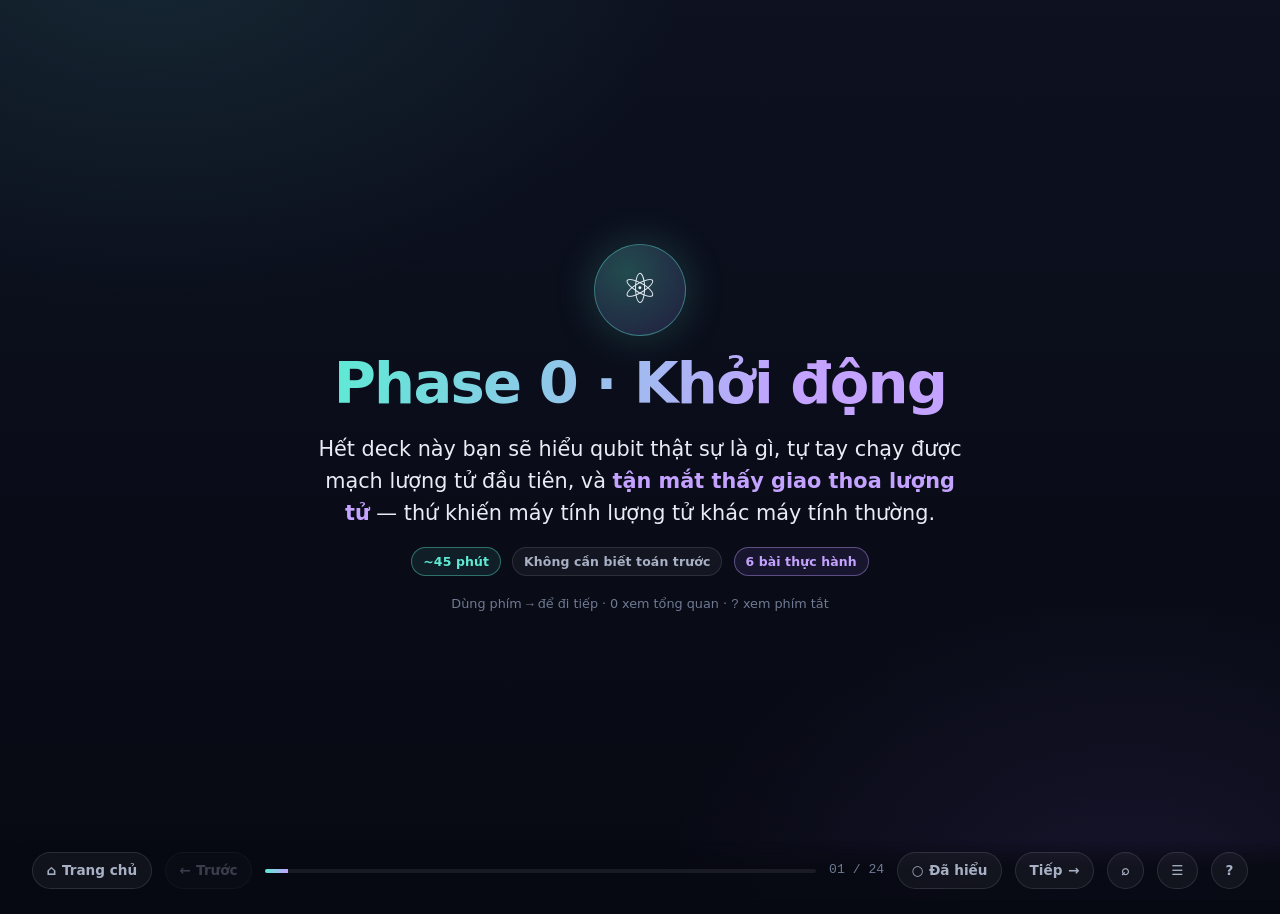
==== slides/phase0.html @ 7c74f822 "feat: initial commit - quantum computing zero to hero curriculum, katas and simulator" ====
<!DOCTYPE html>
<html lang="vi">
<head>
<meta charset="UTF-8">
<meta name="viewport" content="width=device-width, initial-scale=1.0">
<title>Phase 0 — Khởi động · Quantum Zero→Hero</title>
<link rel="stylesheet" href="assets/theme.css">
</head>
<body data-deck="phase0">
<div class="deck">

<!-- ══ 1 ══════════════════════════════════════════════════════════════════ -->
<div class="slide" data-part="Mở đầu" data-title="Phase 0 — Khởi động">
  <div class="wrap hero">
    <div class="orb">⚛</div>
    <h1>Phase 0 · Khởi động</h1>
    <p class="lead" style="max-width:660px">Hết deck này bạn sẽ hiểu qubit thật sự là gì, tự tay chạy được mạch lượng tử đầu tiên, và <em class="q">tận mắt thấy giao thoa lượng tử</em> — thứ khiến máy tính lượng tử khác máy tính thường.</p>
    <div class="row" style="justify-content:center">
      <span class="chip cyan">~45 phút</span>
      <span class="chip">Không cần biết toán trước</span>
      <span class="chip violet">6 bài thực hành</span>
    </div>
    <p class="kbd-hint">Dùng phím <kbd>→</kbd> để đi tiếp · <kbd>O</kbd> xem tổng quan · <kbd>?</kbd> xem phím tắt</p>
  </div>
</div>

<!-- ══ 2 ══════════════════════════════════════════════════════════════════ -->
<div class="slide" data-title="Bạn sẽ đi qua cái gì">
  <div class="wrap">
    <h2><span class="k">01</span> Bản đồ 45 phút tới</h2>
    <div class="grid-2">
      <div class="card">
        <h3>Phần 1 · Bỏ 3 hiểu lầm</h3>
        <p>Ba câu nói phổ biến về lượng tử mà nếu tin, bạn sẽ hiểu sai mọi thứ về sau.</p>
      </div>
      <div class="card">
        <h3>Phần 2 · Một qubit</h3>
        <p>Biên độ, xác suất, đo lường. Rồi thí nghiệm <b>H → H</b> chứng minh lượng tử ≠ ngẫu nhiên.</p>
      </div>
      <div class="card">
        <h3>Phần 3 · Hai qubit</h3>
        <p>CNOT, entanglement, trạng thái Bell — và vì sao nó <b>không</b> truyền tin nhanh hơn ánh sáng.</p>
      </div>
      <div class="card">
        <h3>Phần 4 · Vào việc</h3>
        <p>Tài khoản IBM Quantum, công cụ trực quan Quirk, và bật hệ thống 350 kata.</p>
      </div>
    </div>
    <div class="note"><b>Cách dùng deck này:</b> gặp khối <span class="chip cyan">Thực hành</span> thì dừng lại làm thật, đừng đọc lướt. Toàn bộ giá trị của deck nằm ở đó.</div>
  </div>
</div>

<!-- ══ 3 ══════════════════════════════════════════════════════════════════ -->
<div class="slide" data-part="Phần 1 · Dọn đường" data-title="3 hiểu lầm phải bỏ ngay">
  <div class="wrap">
    <h2><span class="k">02</span> Ba hiểu lầm phải bỏ trước khi bắt đầu</h2>
    <div class="grid-2">
      <div class="card bad frag">
        <h3>✗ "Qubit vừa là 0 vừa là 1"</h3>
        <p>Câu này nghe hay nhưng dẫn tới hiểu sai. Qubit ở <b>một trạng thái xác định</b> — trạng thái đó được mô tả bởi <b>hai số phức</b>. Chỉ khi <em class="q">đo</em>, bạn mới nhận được 0 hoặc 1.</p>
      </div>
      <div class="card bad frag">
        <h3>✗ "Máy lượng tử thử mọi khả năng cùng lúc"</h3>
        <p>Nếu đúng vậy thì nó giải được mọi bài NP — không phải thế. Một mạch <i>có</i> chạm tới 2<sup>n</sup> biên độ, nhưng khi đo bạn chỉ lấy ra <b>một</b> kết quả. Tốc độ đến từ <b>giao thoa</b>: triệt tiêu đáp án sai, khuếch đại đáp án đúng.</p>
      </div>
      <div class="card bad frag">
        <h3>✗ "Phải có bằng PhD Vật lý"</h3>
        <p>Lập trình lượng tử ở mức này là <b>đại số tuyến tính với số phức</b>, không phải vật lý. Nếu bạn nhân được ma trận 2×2, bạn đủ vốn để bắt đầu.</p>
      </div>
    </div>
    <div class="note">Giữ lại đúng một câu: <b>lượng tử mạnh là nhờ giao thoa, không phải nhờ song song.</b> Slide 09 sẽ cho bạn thấy tận mắt.</div>
  </div>
</div>

<!-- ══ 4 ══════════════════════════════════════════════════════════════════ -->
<div class="slide" data-title="Môi trường của bạn">
  <div class="wrap">
    <h2><span class="k">03</span> Môi trường đã sẵn sàng</h2>
    <p>Máy bạn đã có sẵn một virtualenv tên <code>quantum-env</code> với đầy đủ đồ nghề. Không cần cài lại gì.</p>
    <div class="grid-3">
      <div class="card"><h3>Python 3.11.8</h3><p class="tiny">Đủ cho cả PennyLane ở Phase 4 (yêu cầu ≥ 3.11)</p></div>
      <div class="card"><h3>Qiskit 2.5.1</h3><p class="tiny">Bản mới nhất, core đang được viết lại bằng Rust</p></div>
      <div class="card"><h3>Aer 0.17.2</h3><p class="tiny">Simulator chạy local, nhanh</p></div>
      <div class="card"><h3>NumPy 2.4.6</h3><p class="tiny">Qiskit 2.5 bắt buộc NumPy ≥ 2.0</p></div>
      <div class="card"><h3>JupyterLab 4.6</h3><p class="tiny">Khi cần notebook để thí nghiệm</p></div>
      <div class="card"><h3>matplotlib + pylatexenc</h3><p class="tiny">Để vẽ được mạch cho đẹp</p></div>
    </div>

    <div class="ex">
      <div class="ex-head"><span class="ex-tag">Thực hành 0.1</span><span class="ex-title">Kiểm tra môi trường</span><span class="chip">2 phút</span></div>
      <div class="ex-body">
        <p>Mở Terminal, chạy đúng hai dòng này. Nếu in ra số phiên bản là xong.</p>
        <div class="code-head"><div class="dots"><i></i><i></i><i></i></div><span>Terminal</span></div>
<pre class="code" data-lang="bash">source ~/quantum-env/bin/activate
python -c "import qiskit, qiskit_aer; print(qiskit.__version__, qiskit_aer.__version__)"</pre>
        <p class="tiny">Dấu hiệu đúng: dòng đầu prompt có <code>(quantum-env)</code>, và output là <code>2.5.1 0.17.2</code>.</p>
      </div>
      <details class="reveal"><summary>Nếu lệnh báo lỗi</summary>
        <div class="reveal-in">
          <p><code>no such file or directory</code> → env nằm chỗ khác, tìm bằng: <code>ls -d ~/*env*</code></p>
          <p><code>command not found: python</code> → bạn chưa activate. Chạy lại dòng <code>source</code>.</p>
          <p>Muốn khỏi gõ <code>source</code> mỗi lần: thêm alias vào <code>~/.zshrc</code> → <code>alias qenv="source ~/quantum-env/bin/activate"</code></p>
        </div>
      </details>
    </div>
  </div>
</div>

<!-- ══ 5 ══════════════════════════════════════════════════════════════════ -->
<div class="slide" data-part="Phần 2 · Một qubit" data-title="Bit vs Qubit">
  <div class="wrap">
    <h2><span class="k">04</span> Bit cổ điển và qubit khác nhau ở đâu</h2>
    <div class="grid-2">
      <div class="card">
        <h3>Bit cổ điển</h3>
        <p>Mô tả bằng <b>1 số</b>, và số đó chỉ có 2 giá trị: <code>0</code> hoặc <code>1</code>.</p>
        <p>Muốn biết nó là gì? Đọc. Đọc bao nhiêu lần cũng ra kết quả cũ, và đọc không làm nó đổi.</p>
      </div>
      <div class="card">
        <h3>Qubit</h3>
        <p>Mô tả bằng <b>2 số phức</b> gọi là <em class="q">biên độ</em>:</p>
        <p style="font-family:var(--mono);font-size:1.1rem;color:var(--cyan);text-align:center;padding:.5rem 0">|ψ⟩ = α|0⟩ + β|1⟩</p>
        <p>Đọc nó (=<b>đo</b>) chỉ trả về 0 hoặc 1 — và <b>phá huỷ</b> α, β vĩnh viễn.</p>
      </div>
    </div>

    <div class="card info">
      <h3>Quy tắc quan trọng nhất toàn bộ lượng tử — Born rule</h3>
      <p style="font-size:1.15rem;text-align:center;font-family:var(--mono);color:var(--text);line-height:1.9">P(đo ra 0) = |α|²<br>P(đo ra 1) = |β|²</p>
      <p>Vì tổng xác suất phải bằng 1, luôn có ràng buộc <code>|α|² + |β|² = 1</code>. Mọi trạng thái hợp lệ đều nằm trên ràng buộc này.</p>
    </div>

    <div class="note"><b>Chú ý chữ "phức":</b> α và β có thể âm, thậm chí có phần ảo. Đây <em class="q">không</em> phải chi tiết kỹ thuật vụn vặt — nó chính là chỗ sức mạnh lượng tử nằm. Slide 08 nói kỹ.</div>
  </div>
</div>

<!-- ══ NEW · bàn thí nghiệm 1 qubit ═══════════════════════════════════════ -->
<div class="slide" data-title="🔬 Bàn thí nghiệm · một qubit">
  <div class="wrap wide">
    <h2><span class="k">05</span> 🔬 Bàn thí nghiệm — nghịch ngay trong slide</h2>
    <p>Khối bên dưới là một <b>simulator state-vector thật</b>, chạy bằng JavaScript ngay trong trình duyệt này — không cần mạng, không cần Python. Bấm một cổng ở bảng dưới để thêm vào mạch; bấm vào cổng trong mạch để xoá nó.</p>

    <div class="qlab" data-n="1" data-gates="H0" data-shots="1024"
         data-title="Một qubit — mạch tuỳ bạn"
         data-goal="Thử: bấm H hai lần rồi nhìn cột xác suất. Bấm X. Bấm Z (xem cái gì đổi, cái gì không). Rồi bấm ▶ đo 1024 lần."></div>

    <div class="grid-3">
      <div class="card frag">
        <h3>Cột "biên độ"</h3>
        <p class="tiny">Chính là α và β. Đây là thứ <b>thật sự</b> mô tả qubit. Máy thật không cho bạn xem cột này — chỉ simulator mới cho.</p>
      </div>
      <div class="card frag">
        <h3>Cột "pha" — cái đĩa nhỏ</h3>
        <p class="tiny">Kim chỉ hướng của số phức. Kim sang phải = dấu dương, sang trái = dấu âm. <b>Xác suất không đổi khi kim quay</b> — nhưng giao thoa thì đổi.</p>
      </div>
      <div class="card frag">
        <h3>Quả cầu Bloch</h3>
        <p class="tiny">Mọi trạng thái 1 qubit là một điểm trên mặt cầu này. Đỉnh = <span class="ket">|0⟩</span>, đáy = <span class="ket">|1⟩</span>, xích đạo = các chồng chập 50/50.</p>
      </div>
    </div>

    <div class="note frag"><b>Ba việc nên làm trước khi sang slide sau:</b> (1) bấm <code>H</code> rồi <code>H</code> — xác suất về đâu? (2) bấm <code>H</code> rồi <code>Z</code> — cột xác suất có đổi không, cột pha có đổi không? (3) bấm <code>Rx</code> với các góc khác nhau và nhìn mũi tên Bloch nghiêng dần.</div>

    <div class="notes">Slide này thay cho việc "tin lời giảng viên". Người học tự bấm ra kết quả thì nhớ lâu hơn nhiều. Nếu đang dạy nhóm, cho 3 phút nghịch tự do trước khi đi tiếp.</div>
  </div>
</div>

<!-- ══ 6 ══════════════════════════════════════════════════════════════════ -->
<div class="slide" data-title="Quiz · biên độ">
  <div class="wrap">
    <h2><span class="k">06</span> Kiểm tra nhanh</h2>
    <div class="quiz">
      <span class="q-tag">Quiz 1</span>
      <p class="q-text">Một qubit có α = 0.6 và β = 0.8. Đo 1000 lần thì kỳ vọng ra bao nhiêu lần kết quả <span class="ket">|1⟩</span>?</p>
      <div class="opts">
        <button class="opt">800 lần — vì β = 0.8</button>
        <button class="opt" data-ok="1">640 lần — vì |β|² = 0.64</button>
        <button class="opt">500 lần — đo lúc nào cũng 50/50</button>
        <button class="opt">Không đoán được, hoàn toàn ngẫu nhiên</button>
      </div>
      <div class="why"><b>|β|² = 0.8² = 0.64</b> → khoảng 640 lần. Biên độ <em class="q">không</em> phải xác suất; bình phương độ lớn của nó mới là xác suất. Kiểm tra: 0.6² + 0.8² = 0.36 + 0.64 = 1 ✓</div>
    </div>

    <div class="quiz">
      <span class="q-tag">Quiz 2</span>
      <p class="q-text">Trạng thái nào <b>không</b> hợp lệ?</p>
      <div class="opts">
        <button class="opt">α = <span class="frac"><span class="num">1</span><span class="den">√2</span></span>, β = −<span class="frac"><span class="num">1</span><span class="den">√2</span></span></button>
        <button class="opt">α = 0, β = 1</button>
        <button class="opt" data-ok="1">α = 0.5, β = 0.5</button>
        <button class="opt">α = <span class="frac"><span class="num">1</span><span class="den">√2</span></span>, β = <span class="frac"><span class="num">i</span><span class="den">√2</span></span></button>
      </div>
      <div class="why">0.5² + 0.5² = 0.5 ≠ 1 → chưa chuẩn hoá, không hợp lệ. Ba đáp án kia đều thoả |α|² + |β|² = 1 (lưu ý |<span class="frac"><span class="num">i</span><span class="den">√2</span></span>|² = <span class="frac"><span class="num">1</span><span class="den">2</span></span>, phần ảo vẫn tính bình thường).</div>
    </div>
  </div>
</div>

<!-- ══ 7 ══════════════════════════════════════════════════════════════════ -->
<div class="slide" data-title="Cổng lượng tử = phép quay">
  <div class="wrap">
    <h2><span class="k">07</span> Cổng lượng tử là phép quay, không phải if/else</h2>
    <p>Trong lập trình thường, bạn <b>gán</b> giá trị. Trong lượng tử, bạn chỉ được <b>xoay</b> vector trạng thái — mọi cổng đều là ma trận unitary, nghĩa là <em class="q">luôn đảo ngược được</em>.</p>

    <div class="grid-3">
      <div class="card">
        <h3>X — lật bit</h3>
        <p class="tiny">Đổi chỗ α và β. Chính là cổng NOT.</p>
        <p class="ket">|0⟩ → |1⟩</p>
      </div>
      <div class="card">
        <h3>Z — lật dấu</h3>
        <p class="tiny">Giữ nguyên α, đổi dấu β. Xác suất <b>không đổi</b> chút nào.</p>
        <p class="ket">|1⟩ → −|1⟩</p>
      </div>
      <div class="card">
        <h3>H — Hadamard</h3>
        <p class="tiny">Máy tạo chồng chập. Cổng bạn sẽ dùng nhiều nhất.</p>
        <p class="ket">|0⟩ → <span class="frac"><span class="num">|0⟩ + |1⟩</span><span class="den">√2</span></span></p>
      </div>
    </div>

    <div class="card warn">
      <h3>Cổng Z gây khó chịu — và đó là điểm mấu chốt</h3>
      <p>Z biến <span class="ket">|1⟩</span> thành <span class="ket">−|1⟩</span>. Xác suất đo hoàn toàn không đổi (|−β|² = |β|²). Vậy nó có tác dụng gì?</p>
      <p><b>Không tác dụng gì — cho tới khi bạn cho nó giao thoa với một nhánh khác.</b> Đây chính là cách mọi thuật toán lượng tử hoạt động: dùng pha để đánh dấu, rồi dùng giao thoa để biến dấu thành xác suất.</p>
    </div>
  </div>
</div>

<!-- ══ 8 ══════════════════════════════════════════════════════════════════ -->
<div class="slide" data-title="Thực hành · cổng H">
  <div class="wrap">
    <h2><span class="k">08</span> Mạch đầu tiên của bạn</h2>
    <div class="circ">
      <div class="wire"><span class="lbl">q₀</span><span class="ln"></span><span class="g">H</span><span class="ln"></span><span class="m">📊</span><span class="ln"></span></div>
    </div>
    <p>Đọc mạch từ <b>trái sang phải</b> như dòng thời gian: qubit bắt đầu ở <span class="ket">|0⟩</span>, đi qua cổng H, rồi bị đo.</p>

    <div class="ex">
      <div class="ex-head"><span class="ex-tag">Thực hành 0.2</span><span class="ex-title">Chạy cổng H và đếm kết quả</span><span class="chip">5 phút</span></div>
      <div class="ex-body">
        <p>Tạo file <code>h_test.py</code> rồi chạy <code>python h_test.py</code>:</p>
        <div class="code-head"><div class="dots"><i></i><i></i><i></i></div><span>h_test.py</span></div>
<pre class="code" data-lang="python">from qiskit import QuantumCircuit
from qiskit_aer.primitives import SamplerV2

qc = QuantumCircuit(1)
qc.h(0)              # đưa qubit vào chồng chập
qc.measure_all()

sampler = SamplerV2()
result = sampler.run([qc], shots=4096).result()
print(result[0].data.meas.get_counts())
print(qc.draw("text"))</pre>
        <p><b>Câu hỏi trước khi chạy:</b> bạn đoán ra gì? Ghi con số ra giấy rồi mới chạy.</p>
      </div>
      <details class="reveal"><summary>Kết quả thật (mình đã chạy sẵn)</summary>
        <div class="reveal-in">
          <div class="bars">
            <div class="b"><span class="k">|0⟩</span><span class="track"><span class="fill" data-w="51"></span></span><span class="v">2086</span></div>
            <div class="b"><span class="k">|1⟩</span><span class="track"><span class="fill" data-w="49"></span></span><span class="v">2010</span></div>
          </div>
          <p class="tiny">Số của bạn sẽ lệch vài chục — đó là dao động thống kê bình thường, không phải bug.</p>
        </div>
      </details>
    </div>

    <div class="note">Tới đây một cổng H trông y hệt <code>random.randint(0,1)</code>. Slide sau phá vỡ ấn tượng đó.</div>
  </div>
</div>

<!-- ══ 9 ══════════════════════════════════════════════════════════════════ -->
<div class="slide" data-title="⭐ Thí nghiệm quan trọng nhất deck">
  <div class="wrap wide">
    <h2><span class="k">09</span> ⭐ Thí nghiệm chứng minh lượng tử ≠ ngẫu nhiên</h2>
    <p class="lead">Nếu H chỉ là "tung đồng xu", thì tung hai lần vẫn phải ra 50/50. Hãy thử.</p>

    <div class="grid-3">
      <div class="card frag">
        <div class="circ sm"><div class="wire"><span class="lbl">q₀</span><span class="ln"></span><span class="g">H</span><span class="ln"></span><span class="m">📊</span></div></div>
        <h3>A · Một cổng H</h3>
        <div class="bars">
          <div class="b"><span class="k">0</span><span class="track"><span class="fill" data-w="51"></span></span><span class="v">51%</span></div>
          <div class="b"><span class="k">1</span><span class="track"><span class="fill" data-w="49"></span></span><span class="v">49%</span></div>
        </div>
        <p class="tiny">Ngẫu nhiên như mong đợi.</p>
      </div>

      <div class="card good frag">
        <div class="circ sm"><div class="wire"><span class="lbl">q₀</span><span class="ln"></span><span class="g">H</span><span class="ln"></span><span class="g">H</span><span class="ln"></span><span class="m">📊</span></div></div>
        <h3>B · Hai cổng H liên tiếp</h3>
        <div class="bars">
          <div class="b"><span class="k">0</span><span class="track"><span class="fill" data-w="100"></span></span><span class="v">100%</span></div>
          <div class="b mute"><span class="k">1</span><span class="track"><span class="fill" data-w="0"></span></span><span class="v">0</span></div>
        </div>
        <p class="tiny"><b>4096/4096 lần ra 0.</b> Không một lần nào ra 1.</p>
      </div>

      <div class="card bad frag">
        <div class="circ sm"><div class="wire"><span class="lbl">q₀</span><span class="ln"></span><span class="g">H</span><span class="ln"></span><span class="m">📊</span><span class="ln"></span><span class="g">H</span><span class="ln"></span><span class="m">📊</span></div></div>
        <h3>C · H, <b>đo</b>, rồi H</h3>
        <div class="bars">
          <div class="b"><span class="k">0</span><span class="track"><span class="fill" data-w="50"></span></span><span class="v">50%</span></div>
          <div class="b"><span class="k">1</span><span class="track"><span class="fill" data-w="50"></span></span><span class="v">50%</span></div>
        </div>
        <p class="tiny">Chỉ thêm một phép đo ở giữa — phép màu biến mất.</p>
      </div>
    </div>

    <div class="card info frag">
      <h3>Đọc kết quả này thế nào</h3>
      <p><b>B chứng minh H không phải bộ tạo số ngẫu nhiên.</b> Sau H đầu tiên, qubit ở trạng thái <span class="ket"><span class="frac"><span class="num">|0⟩ + |1⟩</span><span class="den">√2</span></span></span> — một trạng thái <em class="q">xác định</em>, không phải "đã ngẫu nhiên rồi". H thứ hai làm hai nhánh giao thoa: nhánh dẫn tới <span class="ket">|1⟩</span> bị <b>triệt tiêu</b> (+<span class="frac"><span class="num">1</span><span class="den">2</span></span> và −<span class="frac"><span class="num">1</span><span class="den">2</span></span> cộng lại bằng 0), nhánh dẫn tới <span class="ket">|0⟩</span> được <b>khuếch đại</b>.</p>
      <p><b>C chứng minh đo là thao tác phá huỷ.</b> Phép đo ở giữa ép qubit về 0 hoặc 1 thật sự, xoá mất thông tin pha — nên H thứ hai không còn gì để giao thoa nữa.</p>
      <p style="color:var(--text)"><b>Đây chính là toàn bộ trò chơi:</b> mọi thuật toán lượng tử đều là sắp xếp cho các nhánh sai triệt tiêu nhau và nhánh đúng cộng dồn.</p>
    </div>
  </div>
</div>

<!-- ══ NEW · giao thoa từng bước ═════════════════════════════════════════ -->
<div class="slide" data-title="🔬 Giao thoa xảy ra ở bước nào">
  <div class="wrap wide">
    <h2><span class="k">10</span> 🔬 Bấm từng bước để xem dấu trừ triệt tiêu nhau</h2>
    <p>Mạch dưới đây đã nạp sẵn <code>H</code> rồi <code>H</code>. Dùng hàng nút <b>"xem trạng thái sau bước"</b> để tua: <b>đầu → 1 → 2</b>. Nhìn cột <b>biên độ</b>, đừng chỉ nhìn cột xác suất.</p>

    <div class="qlab" data-n="1" data-gates="H0,H0" data-hide="hist" data-shots="1024"
         data-title="H rồi H — tua từng bước"
         data-goal="Ở bước 1, biên độ của |1⟩ là +0.707. Ở bước 2 nó thành 0. Con số 0 đó không phải 'ít khả năng' — nó là triệt tiêu hoàn toàn."></div>

    <div class="grid-3">
      <div class="card frag">
        <h3>Bước 0 · <span class="ket">|0⟩</span></h3>
        <p class="tiny">Biên độ: <code>[1, 0]</code>. Đo là chắc chắn ra 0.</p>
      </div>
      <div class="card frag">
        <h3>Bước 1 · sau H</h3>
        <p class="tiny">Biên độ: <code>[0.707, 0.707]</code>. Hai nhánh <b>cùng dấu</b>, cùng độ lớn.</p>
      </div>
      <div class="card frag">
        <h3>Bước 2 · sau H thứ hai</h3>
        <p class="tiny">Biên độ: <code>[1, 0]</code>. Nhánh <span class="ket">|1⟩</span> nhận được +0.5 từ đường này và −0.5 từ đường kia → <b>cộng lại đúng bằng 0</b>.</p>
      </div>
    </div>

    <div class="card info frag">
      <h3>Vì sao là −0.5 chứ không phải +0.5?</h3>
      <p>Ma trận H là <code>[[1,1],[1,−1]]/√2</code>. Cái dấu trừ ở ô cuối chính là toàn bộ câu chuyện: khi nhánh <span class="ket">|1⟩</span> đi qua H lần hai, nó bị nhân với −1/√2. Nhánh <span class="ket">|0⟩</span> thì nhân với +1/√2. Hai nhánh gặp nhau tại <span class="ket">|1⟩</span> và giết nhau.</p>
      <p><b>Cộng xác suất thì không bao giờ ra 0.</b> 0.5 + 0.5 = 1, không thể triệt tiêu. Chỉ vì ta cộng <em class="q">biên độ</em> (có dấu) trước rồi mới bình phương, mới có chuyện triệt tiêu. Đây là khác biệt duy nhất giữa lượng tử và xác suất cổ điển.</p>
    </div>

    <div class="quiz frag">
      <span class="q-tag">Quiz</span>
      <p class="q-text">Trong widget trên, thêm cổng <code>Z</code> vào <b>giữa</b> hai cổng H (mạch thành H · Z · H). Đo ra gì?</p>
      <div class="opts">
        <button class="opt" data-why="Z không đổi xác suất khi đứng một mình, nhưng ở đây nó đứng giữa hai cổng H — nó đổi cái sẽ giao thoa ở bước sau.">Vẫn 100% ra 0, vì Z không đổi xác suất</button>
        <button class="opt" data-ok="1" data-why="Z lật dấu nhánh |1⟩, nên ở H thứ hai hai nhánh đổi vai: nhánh |0⟩ triệt tiêu, nhánh |1⟩ cộng dồn. H·Z·H = X, đúng bằng cổng NOT.">100% ra 1 — vì H·Z·H chính là cổng X</button>
        <button class="opt" data-why="50/50 là kết quả khi pha bị phá huỷ (ví dụ có phép đo chen giữa). Ở đây không có phép đo nào.">50/50, vì thêm cổng thì thêm ngẫu nhiên</button>
      </div>
      <div class="why">Tự kiểm chứng luôn: bấm <code>H</code>, <code>Z</code>, <code>H</code> ở widget phía trên. Đây là ví dụ nhỏ nhất của <b>toàn bộ nghề lập trình lượng tử</b> — dùng pha để đánh dấu, dùng H để biến dấu thành kết quả đo được.</div>
    </div>

    <div class="notes">Nếu chỉ giữ lại một slide trong cả deck này thì giữ slide này. Ai hiểu được "cộng biên độ có dấu rồi mới bình phương" là đã qua được rào cản khái niệm lớn nhất.</div>
  </div>
</div>

<!-- ══ 10 ═════════════════════════════════════════════════════════════════ -->
<div class="slide" data-title="Thực hành · tự chạy giao thoa">
  <div class="wrap">
    <h2><span class="k">11</span> Tự tay dựng lại thí nghiệm đó</h2>
    <div class="ex">
      <div class="ex-head"><span class="ex-tag">Thực hành 0.3</span><span class="ex-title">Ba mạch, ba kết quả</span><span class="chip">10 phút</span></div>
      <div class="ex-body">
        <p>Chạy file này. <b>Đừng đọc kết quả trước</b> — hãy đoán từng dòng rồi so.</p>
        <div class="code-head"><div class="dots"><i></i><i></i><i></i></div><span>giao_thoa.py</span></div>
<pre class="code" data-lang="python">from qiskit import QuantumCircuit, QuantumRegister, ClassicalRegister
from qiskit_aer.primitives import SamplerV2

sampler = SamplerV2()

def dem(qc, shots=4096):
    return sampler.run([qc], shots=shots).result()[0].data

# A — một cổng H
a = QuantumCircuit(1); a.h(0); a.measure_all()
print("A  H      ->", dem(a).meas.get_counts())

# B — hai cổng H liên tiếp
b = QuantumCircuit(1); b.h(0); b.h(0); b.measure_all()
print("B  H,H    ->", dem(b).meas.get_counts())

# C — H, đo giữa chừng, rồi H
q    = QuantumRegister(1, "q")
giua = ClassicalRegister(1, "giua")
cuoi = ClassicalRegister(1, "cuoi")
c = QuantumCircuit(q, giua, cuoi)
c.h(0); c.measure(0, giua[0]); c.h(0); c.measure(0, cuoi[0])
print("C  H,đo,H ->", dict(dem(c).cuoi.get_counts()))</pre>
      </div>
      <details class="reveal"><summary>Kết quả đúng để đối chiếu</summary>
        <div class="reveal-in">
<pre class="code" data-lang="text">A  H      -> {'0': 2086, '1': 2010}
B  H,H    -> {'0': 4096}
C  H,đo,H -> {'1': 2042, '0': 2054}</pre>
          <p class="tiny">B phải ra <b>đúng</b> 4096 cho '0' và không có key '1'. Nếu bạn thấy vài shot ra '1' thì bạn đang chạy trên phần cứng thật chứ không phải simulator.</p>
        </div>
      </details>
      <details class="reveal"><summary>Thử thêm: nghịch cho hiểu sâu</summary>
        <div class="reveal-in">
          <ul>
            <li>Thêm <code>z</code> vào giữa hai cổng H: <code>qc.h(0); qc.z(0); qc.h(0)</code> → đoán xem ra gì? (gợi ý: H·Z·H = X)</li>
            <li>Thay Z bằng <code>s</code> rồi <code>t</code> — quan sát tỉ lệ đổi dần thế nào.</li>
            <li>Ba cổng H liên tiếp thì sao?</li>
          </ul>
        </div>
      </details>
    </div>
  </div>
</div>

<!-- ══ 11 ═════════════════════════════════════════════════════════════════ -->
<div class="slide" data-title="Pha: |+⟩ và |−⟩">
  <div class="wrap">
    <h2><span class="k">12</span> Hai trạng thái trông giống hệt nhau khi đo</h2>
    <div class="grid-2">
      <div class="card">
        <h3><span class="ket">|+⟩</span> = H|0⟩</h3>
<pre class="code" data-lang="text">[0.707+0j,  0.707+0j]</pre>
        <p>Đo → 50% ra 0, 50% ra 1</p>
      </div>
      <div class="card">
        <h3><span class="ket">|−⟩</span> = H|1⟩ = H·X|0⟩</h3>
<pre class="code" data-lang="text">[0.707+0j, -0.707+0j]</pre>
        <p>Đo → 50% ra 0, 50% ra 1</p>
      </div>
    </div>

    <div class="card warn">
      <h3>Đo thì không phân biệt được — nhưng chúng là hai trạng thái khác nhau</h3>
      <p>Chỉ khác nhau <b>một dấu trừ</b>. Bằng phép đo tiêu chuẩn, không cách nào phân biệt. Nhưng cho cả hai đi qua thêm một cổng H:</p>
      <div class="row" style="margin-top:.3rem">
        <span class="chip green">H|+⟩ = |0⟩ (100%)</span>
        <span class="chip rose">H|−⟩ = |1⟩ (100%)</span>
      </div>
      <p style="margin-top:.4rem">Giao thoa đã <b>biến pha ẩn thành kết quả đo được</b>. Đây là mẫu hình lặp lại trong mọi thuật toán bạn sắp học: <em class="q">giấu đáp án vào pha → dùng H để lộ nó ra</em>.</p>
    </div>

    <div class="quiz">
      <span class="q-tag">Quiz 3</span>
      <p class="q-text">Bạn nhận được một qubit, được cho biết nó là <span class="ket">|+⟩</span> hoặc <span class="ket">|−⟩</span>. Làm sao biết chắc nó là cái nào?</p>
      <div class="opts">
        <button class="opt">Đo nó nhiều lần rồi xem tỉ lệ</button>
        <button class="opt" data-ok="1">Cho qua cổng H rồi mới đo — ra 0 là |+⟩, ra 1 là |−⟩</button>
        <button class="opt">Không thể, hai trạng thái đó giống hệt nhau</button>
        <button class="opt">Đo phần ảo của biên độ</button>
      </div>
      <div class="why">Đo trực tiếp luôn ra 50/50 với cả hai nên vô ích — và bạn chỉ có <b>một</b> qubit, đo một lần là mất. Cách đúng là đổi hệ quy chiếu đo bằng H trước, khi đó kết quả trở nên xác định 100%.</div>
    </div>
  </div>
</div>

<!-- ══ NEW · Bloch sphere ════════════════════════════════════════════════ -->
<div class="slide" data-title="Quả cầu Bloch — bản đồ 1 qubit">
  <div class="wrap wide">
    <h2><span class="k">13</span> Quả cầu Bloch — cái bản đồ để khỏi lạc</h2>
    <p>Một qubit có 2 số phức = 4 số thực. Trừ đi ràng buộc chuẩn hoá và pha toàn cục vô nghĩa, còn lại đúng <b>2 bậc tự do</b> — vừa đủ để vẽ thành một điểm trên mặt cầu.</p>

    <div class="grid-2">
      <div class="card">
        <h3>Đọc quả cầu thế nào</h3>
        <ul>
          <li><b>Đỉnh (z = +1)</b> = <span class="ket">|0⟩</span>, <b>đáy (z = −1)</b> = <span class="ket">|1⟩</span></li>
          <li><b>Xích đạo</b> = mọi trạng thái đo ra 50/50. <span class="ket">|+⟩</span> ở phía +x, <span class="ket">|−⟩</span> ở phía −x</li>
          <li><b>Mọi cổng 1 qubit đều là một phép quay</b> quanh một trục nào đó. X quay 180° quanh trục x, Z quay 180° quanh z, H quay 180° quanh trục chéo x+z</li>
          <li>Cổng <code>Rx(θ)</code>, <code>Ry(θ)</code>, <code>Rz(θ)</code> là "quay θ độ quanh trục đó" — đúng nghĩa đen</li>
        </ul>
      </div>
      <div class="card warn">
        <h3>Chỗ quả cầu Bloch đánh lừa bạn</h3>
        <p><span class="ket">|0⟩</span> và <span class="ket">|1⟩</span> vuông góc với nhau <em class="q">về mặt toán</em>, nhưng trên quả cầu chúng ở hai cực đối nhau (180°). Góc trên quả cầu = <b>gấp đôi</b> góc thật trong không gian trạng thái.</p>
        <p class="tiny">Và quan trọng: quả cầu Bloch <b>chỉ vẽ được cho 1 qubit</b>. Từ 2 qubit trở lên, nếu có vướng víu thì mỗi qubit riêng lẻ không còn là điểm trên mặt cầu nữa — nó nằm <em class="q">bên trong</em> quả cầu. Đó chính là dấu hiệu của vướng víu.</p>
      </div>
    </div>

    <div class="qlab" data-n="1" data-gates="" data-hide="hist" data-shots="1024"
         data-title="Quay thử — nhìn mũi tên di chuyển"
         data-goal="Kéo thanh góc về π/4 rồi bấm Ry nhiều lần: mũi tên bò dần từ cực bắc xuống xích đạo, xác suất trượt dần từ 100/0 sang 50/50. Đây là toàn bộ ý nghĩa của 'quay'."></div>

    <div class="note frag">Bạn sẽ gặp lại quả cầu này ở Quirk và ở hàm <code>plot_bloch_multivector()</code> của Qiskit. Ở Phase 1 bạn sẽ tự tính ra 3 toạ độ x, y, z này từ α và β.</div>
  </div>
</div>

<!-- ══ 12 ═════════════════════════════════════════════════════════════════ -->
<div class="slide" data-part="Phần 3 · Nhiều qubit" data-title="Nhiều qubit">
  <div class="wrap">
    <h2><span class="k">14</span> Thêm qubit thì trạng thái phình theo hàm mũ</h2>
    <div class="table-scroll">
      <table class="t">
        <tr><th>Số qubit</th><th>Số biên độ cần lưu</th><th>Bộ nhớ (complex128)</th><th>Ghi chú</th></tr>
        <tr><td>1</td><td>2</td><td>32 B</td><td>α, β</td></tr>
        <tr><td>10</td><td>1 024</td><td>16 KB</td><td>chạy trên đồng hồ thông minh cũng được</td></tr>
        <tr><td>20</td><td>1 048 576</td><td>16 MB</td><td>thoải mái trên laptop</td></tr>
        <tr><td>30</td><td>~10⁹</td><td>16 GB</td><td>bắt đầu chạm trần RAM máy bạn</td></tr>
        <tr><td>50</td><td>~10¹⁵</td><td>16 PB</td><td>không siêu máy tính nào chứa nổi</td></tr>
        <tr><td>300</td><td>2³⁰⁰</td><td>—</td><td>nhiều hơn số nguyên tử trong vũ trụ quan sát được</td></tr>
      </table>
    </div>
    <div class="note"><b>Đây là lý do người ta muốn máy tính lượng tử.</b> Mô phỏng n qubit bằng máy thường tốn 2ⁿ bộ nhớ; còn một máy lượng tử n qubit chỉ cần… n qubit. Cũng chính là lý do simulator bạn viết ở Phase 1 sẽ dừng ở khoảng 25–28 qubit.</div>

    <div class="card">
      <h3>Ký hiệu 2 qubit</h3>
      <p>Với 2 qubit có 4 biên độ, ứng với 4 khả năng khi đo:</p>
      <p style="font-family:var(--mono);color:var(--cyan);text-align:center;font-size:1.05rem">|ψ⟩ = α₀₀|00⟩ + α₀₁|01⟩ + α₁₀|10⟩ + α₁₁|11⟩</p>
      <p class="tiny">Trong Qiskit, chuỗi <code>"01"</code> nghĩa là <b>q₁=0, q₀=1</b> — bit phải nhất là qubit 0. Quy ước little-endian này gây nhầm lẫn nhiều nhất khi mới học; Phase 1 sẽ nói kỹ.</p>
    </div>
  </div>
</div>

<!-- ══ 13 ═════════════════════════════════════════════════════════════════ -->
<div class="slide" data-title="CNOT & Bell state">
  <div class="wrap">
    <h2><span class="k">15</span> CNOT và trạng thái Bell</h2>
    <p><b>CNOT</b> = lật qubit đích, <em class="q">nhưng chỉ khi</em> qubit điều khiển đang là 1. Đơn giản đến mức tưởng vô hại — cho tới khi qubit điều khiển đang ở chồng chập.</p>

    <div class="circ">
      <div class="wire"><span class="lbl">q₀</span><span class="ln"></span><span class="g">H</span><span class="ln"></span><span class="ctrl vlink"><b></b></span><span class="ln"></span><span class="m">📊</span></div>
      <div class="wire"><span class="lbl">q₁</span><span class="ln"></span><span class="ln" style="flex:1 1 34px"></span><span class="ln"></span><span class="targ"><b>⊕</b></span><span class="ln"></span><span class="m">📊</span></div>
    </div>

    <div class="grid-2">
      <div class="card">
        <h3>Diễn biến từng bước</h3>
        <ul>
          <li>Bắt đầu: <span class="ket">|00⟩</span></li>
          <li>Sau H trên q₀: <span class="ket"><span class="frac"><span class="num">|00⟩ + |10⟩</span><span class="den">√2</span></span></span></li>
          <li>Sau CNOT (q₀ điều khiển, q₁ đích): nhánh <span class="ket">|00⟩</span> giữ nguyên (q₀ = 0), nhánh <span class="ket">|10⟩</span> bị lật thành <span class="ket">|11⟩</span> (q₀ = 1)</li>
          <li>Kết quả: <span class="ket">|Φ⁺⟩ = <span class="frac"><span class="num">|00⟩ + |11⟩</span><span class="den">√2</span></span></span></li>
        </ul>
      </div>
      <div class="card good">
        <h3>Vì sao đây là entanglement</h3>
        <p>Trạng thái này <b>không tách được</b> thành "q₀ thế này, q₁ thế kia". Không tồn tại cách viết nó dưới dạng tích của hai trạng thái 1-qubit riêng lẻ.</p>
        <p>Hệ quả: đo q₀ ra 0 thì q₁ <b>chắc chắn</b> là 0; ra 1 thì q₁ chắc chắn là 1 — dù hai qubit cách nhau bao xa.</p>
      </div>
    </div>
    <p class="tiny">Chỉ có <span class="ket">|00⟩</span> và <span class="ket">|11⟩</span>; <span class="ket">|01⟩</span> và <span class="ket">|10⟩</span> có biên độ bằng 0 — về nguyên tắc <b>không bao giờ</b> xuất hiện trên simulator.</p>
  </div>
</div>

<!-- ══ NEW · bàn thí nghiệm 2 qubit ══════════════════════════════════════ -->
<div class="slide" data-title="🔬 Bàn thí nghiệm · 2 qubit &amp; vướng víu">
  <div class="wrap wide">
    <h2><span class="k">16</span> 🔬 Tự tay tạo vướng víu — và tự tay phá nó</h2>
    <p>Mạch đã nạp sẵn <b>H rồi CNOT</b> = mạch Bell. Dòng chữ dưới bảng biên độ sẽ tự báo khi hai qubit <b>đang vướng víu</b>.</p>

    <div class="qlab" data-n="2" data-gates="H0,CX0-1" data-shots="1024"
         data-title="Mạch Bell — và mọi biến thể của nó"
         data-goal="Bốn thí nghiệm: (1) xoá CNOT đi — còn vướng víu không? (2) thêm X lên q0 trước H → được |Φ⁻⟩ hay |Ψ⁺⟩? (3) đổi CNOT thành CZ. (4) thêm cổng M (đo giữa mạch) rồi xem chuyện gì xảy ra."></div>

    <div class="grid-2">
      <div class="card good frag">
        <h3>Dấu hiệu vướng víu trên bảng biên độ</h3>
        <p>Chỉ <span class="ket">|00⟩</span> và <span class="ket">|11⟩</span> có biên độ; <span class="ket">|01⟩</span> và <span class="ket">|10⟩</span> <b>đúng bằng 0</b>. Kết quả của hai qubit bị khoá chặt với nhau.</p>
        <p class="tiny">So sánh: xoá CNOT đi, bạn được <span class="ket">|00⟩+|10⟩</span> — q₀ ngẫu nhiên, q₁ luôn là 0. Hai qubit độc lập, <b>không</b> vướng víu.</p>
      </div>
      <div class="card bad frag">
        <h3>Cổng M phá vướng víu như thế nào</h3>
        <p>Thêm cổng <code>M</code> lên q₀ sau CNOT rồi bấm lại vài lần: mỗi lần bảng biên độ sập về <b>một</b> trạng thái duy nhất — <span class="ket">|00⟩</span> hoặc <span class="ket">|11⟩</span>, ngẫu nhiên.</p>
        <p class="tiny">Đây là "sập trạng thái" mà sách hay nói. Không có phép màu: một khi đã đo, chồng chập biến mất vĩnh viễn.</p>
      </div>
    </div>

    <div class="card info frag">
      <h3>Bốn trạng thái Bell — thử tự dựng đủ cả bốn</h3>
      <div class="table-scroll">
        <table class="t">
          <tr><th>Tên</th><th>Trạng thái</th><th>Mạch</th></tr>
          <tr><td><span class="ket">|Φ⁺⟩</span></td><td><span class="ket">(|00⟩ + |11⟩)/√2</span></td><td><code>H(0), CX(0,1)</code></td></tr>
          <tr><td><span class="ket">|Φ⁻⟩</span></td><td><span class="ket">(|00⟩ − |11⟩)/√2</span></td><td><code>H(0), CX(0,1), Z(0)</code></td></tr>
          <tr><td><span class="ket">|Ψ⁺⟩</span></td><td><span class="ket">(|01⟩ + |10⟩)/√2</span></td><td><code>H(0), CX(0,1), X(1)</code></td></tr>
          <tr><td><span class="ket">|Ψ⁻⟩</span></td><td><span class="ket">(|01⟩ − |10⟩)/√2</span></td><td><code>H(0), CX(0,1), X(1), Z(0)</code></td></tr>
        </table>
      </div>
      <p class="tiny">Bốn trạng thái này là "bảng chữ cái" của giao thức lượng tử. Teleportation ở Phase 2 chạy được chính là nhờ phân biệt được bốn cái này.</p>
    </div>

    <div class="notes">Cho người học tự dựng đủ 4 trạng thái Bell là bài tập tốt hơn bất kỳ câu hỏi lý thuyết nào. Ai dựng được |Ψ⁻⟩ là đã hiểu cả CNOT lẫn pha.</div>
  </div>
</div>

<!-- ══ 14 ═════════════════════════════════════════════════════════════════ -->
<div class="slide" data-title="Thực hành · Bell state">
  <div class="wrap">
    <h2><span class="k">17</span> Deliverable của Phase 0</h2>
    <div class="ex">
      <div class="ex-head"><span class="ex-tag">Thực hành 0.4</span><span class="ex-title">bell_test.py — bài nộp chính thức</span><span class="chip">10 phút</span></div>
      <div class="ex-body">
        <div class="code-head"><div class="dots"><i></i><i></i><i></i></div><span>bell_test.py</span></div>
<pre class="code" data-lang="python">from qiskit import QuantumCircuit
from qiskit_aer.primitives import SamplerV2

qc = QuantumCircuit(2)
qc.h(0)              # q0 vào chồng chập
qc.cx(0, 1)          # vướng víu q0 với q1
qc.measure_all()

sampler = SamplerV2()
result = sampler.run([qc], shots=4096).result()
counts = result[0].data.meas.get_counts()

print(counts)        # kỳ vọng: ~50% '00', ~50% '11'
print(qc.draw("text"))</pre>
        <p><b>Tiêu chí đạt:</b> chỉ có key <code>'00'</code> và <code>'11'</code>, mỗi cái ~2048. Tuyệt đối không có <code>'01'</code> hay <code>'10'</code>.</p>
      </div>
      <details class="reveal"><summary>Kết quả thật</summary>
        <div class="reveal-in">
          <div class="bars">
            <div class="b"><span class="k">|00⟩</span><span class="track"><span class="fill" data-w="51"></span></span><span class="v">2097</span></div>
            <div class="b mute"><span class="k">|01⟩</span><span class="track"><span class="fill" data-w="0"></span></span><span class="v">0</span></div>
            <div class="b mute"><span class="k">|10⟩</span><span class="track"><span class="fill" data-w="0"></span></span><span class="v">0</span></div>
            <div class="b"><span class="k">|11⟩</span><span class="track"><span class="fill" data-w="49"></span></span><span class="v">1999</span></div>
          </div>
        </div>
      </details>
    </div>

    <div class="ex">
      <div class="ex-head"><span class="ex-tag">Thực hành 0.5</span><span class="ex-title">Tìm cả 4 trạng thái Bell</span><span class="chip">nâng cao</span></div>
      <div class="ex-body">
        <p>Mạch trên cho ra <span class="ket">|Φ⁺⟩ = <span class="frac"><span class="num">|00⟩ + |11⟩</span><span class="den">√2</span></span></span>. Còn 3 trạng thái Bell nữa. Hãy tìm cách tạo chúng bằng cách chèn thêm <b>đúng một hoặc hai cổng</b> X/Z trước CNOT.</p>
        <p>Kiểm tra bằng <code>Statevector</code> thay vì đo — vì đo không phân biệt được dấu:</p>
<pre class="code" data-lang="python">from qiskit.quantum_info import Statevector
print(Statevector(qc).data.round(3))   # bỏ measure_all() đi trước khi chạy</pre>
      </div>
      <details class="reveal"><summary>Lời giải</summary>
        <div class="reveal-in">
<pre class="code" data-lang="python">|Φ⁺⟩ : h(0);              cx(0,1)   ->  [ 0.707,  0,      0,     0.707]
|Φ⁻⟩ : h(0); z(0);        cx(0,1)   ->  [ 0.707,  0,      0,    -0.707]
|Ψ⁺⟩ : h(0); x(1);        cx(0,1)   ->  [ 0,      0.707,  0.707, 0    ]
|Ψ⁻⟩ : h(0); x(1); z(0);  cx(0,1)   ->  [ 0,     -0.707,  0.707, 0    ]</pre>
            <p class="tiny"><span class="ket">|Ψ⁻⟩</span> ở đây ra <span class="ket"><span class="frac"><span class="num">−|01⟩ + |10⟩</span><span class="den">√2</span></span></span>, sách thường viết <span class="ket"><span class="frac"><span class="num">|01⟩ − |10⟩</span><span class="den">√2</span></span></span>. Hai cái chỉ khác nhau hệ số −1 chung cho <b>toàn bộ</b> trạng thái — gọi là <em class="q">pha toàn cục</em>, và pha toàn cục <b>không quan sát được</b>. Chúng là cùng một trạng thái vật lý.</p>
        </div>
      </details>
    </div>
  </div>
</div>

<!-- ══ 15 ═════════════════════════════════════════════════════════════════ -->
<div class="slide" data-title="Không truyền tin nhanh hơn ánh sáng">
  <div class="wrap wide">
    <h2><span class="k">18</span> Entanglement <b>không</b> truyền tin nhanh hơn ánh sáng</h2>
    <p class="lead">Đây là hiểu lầm được lan truyền nhiều nhất về lượng tử. Hiểu đúng chỗ này giúp bạn nói chuyện có trọng lượng.</p>

    <div class="grid-2">
      <div class="card bad frag">
        <h3>✗ Lập luận sai</h3>
        <p>"An đo qubit của mình ra 1 → qubit của Bình lập tức thành 1 → An vừa gửi được 1 bit tức thời cho Bình."</p>
      </div>
      <div class="card good">
        <h3>✓ Chỗ sai nằm ở đâu</h3>
        <p>An <b>không chọn được</b> kết quả đo của mình — nó ngẫu nhiên 50/50. Và Bình, nếu chỉ nhìn qubit của riêng mình, cũng chỉ thấy 50/50 ngẫu nhiên, <em class="q">y hệt như khi không có entanglement</em>.</p>
        <p>Mối tương quan chỉ lộ ra khi hai người <b>so sánh kết quả</b> — mà so sánh thì phải gọi điện, nhắn tin: kênh cổ điển, không nhanh hơn ánh sáng.</p>
      </div>
    </div>

    <div class="card info">
      <h3>Cách nhớ</h3>
      <p>Entanglement tạo ra <b>tương quan mạnh hơn mọi thứ cổ điển cho phép</b> — nhưng không tạo ra <b>tín hiệu</b>. Nó là tài nguyên để làm những việc như teleportation hay superdense coding, và <em class="q">cả hai giao thức đó đều bắt buộc phải gửi kèm bit cổ điển</em>. Bạn sẽ tự cài đặt chúng ở Phase 2.</p>
    </div>

    <!-- ── PHÒNG THÍ NGHIỆM TRỰC QUAN TƯƠNG TÁC ── -->
    <div class="entangle-lab" id="entangle-lab">
      <div class="elab-header">
        <div class="elab-title-wrap">
          <span class="elab-tag">Trực Quan Hóa</span>
          <span class="elab-title">Phòng Thí Nghiệm & Mô Phỏng Entanglement</span>
        </div>
        <div class="elab-tabs">
          <button onclick="switchElabTab('intuition')" id="elab-tab-intuition" class="elab-tab-btn active">
            ⚛️ 1. Cổ Điển vs Lượng Tử
          </button>
          <button onclick="switchElabTab('nosignal')" id="elab-tab-nosignal" class="elab-tab-btn">
            📡 2. Thử Bắn Tín Hiệu
          </button>
          <button onclick="switchElabTab('teleport')" id="elab-tab-teleport" class="elab-tab-btn">
            ⚡ 3. Dịch Chuyển (Teleport)
          </button>
          <button onclick="switchElabTab('lookup')" id="elab-tab-lookup" class="elab-tab-btn">
            📋 4. Bảng Tra Cứu Toàn Diện
          </button>
          <button onclick="switchElabTab('superdense')" id="elab-tab-superdense" class="elab-tab-btn">
            💻 5. Mã Hóa Siêu Mật Độ
          </button>
          <button onclick="switchElabTab('quiz')" id="elab-tab-quiz" class="elab-tab-btn">
            🎯 6. Mini Quiz
          </button>
        </div>
      </div>

      <!-- TAB 1: CỔ ĐIỂN VS LƯỢNG TỬ (CANVAS) -->
      <div id="elab-pane-intuition" class="elab-pane active">
        <div class="elab-desc-box">
          <b>Tương quan lượng tử khác đôi găng tay cổ điển:</b> Trước khi đo, các hạt không mang giá trị định sẵn mà ở trạng thái sóng chồng chập. Chỉ khi bạn bấm <b>Đo</b> ở một trạm, hạt đó mới chọn ngẫu nhiên 0 hoặc 1, và hạt còn lại tức thì sụp đổ theo cùng giá trị!
        </div>

        <div class="elab-canvas-box">
          <canvas id="canvas-elab-intuition" height="190"></canvas>
          <div class="elab-canvas-tag">Bell State: |Φ⁺⟩ = (|00⟩ + |11⟩) / √2</div>
        </div>

        <div class="elab-stations">
          <div class="elab-card an">
            <div class="elab-card-head">
              <span class="elab-station-name cyan">🪐 Trạm An (Trái Đất)</span>
              <span id="elab-an-state" class="elab-badge">Chồng chập |?⟩</span>
            </div>
            <p style="font-size:0.8rem;color:var(--text-3)">Qubit 0 đang quay đều trong không gian 50% |0⟩ và 50% |1⟩.</p>
            <button id="btn-elab-meas-an" onclick="measureIntuition('an')" class="elab-btn cyan">
              Đo Qubit Của An
            </button>
          </div>

          <div class="elab-card binh">
            <div class="elab-card-head">
              <span class="elab-station-name indigo">🚀 Trạm Bình (Sao Hỏa)</span>
              <span id="elab-binh-state" class="elab-badge">Chồng chập |?⟩</span>
            </div>
            <p style="font-size:0.8rem;color:var(--text-3)">Qubit 1 vướng víu với Qubit 0 bất kể khoảng cách không gian.</p>
            <button id="btn-elab-meas-binh" onclick="measureIntuition('binh')" class="elab-btn indigo">
              Đo Qubit Của Bình
            </button>
          </div>
        </div>

        <div style="display:flex;align-items:center;justify-content:space-between;gap:0.8rem;flex-wrap:wrap">
          <button onclick="resetIntuition()" class="elab-btn ghost" style="font-size:0.76rem">
            ↺ Đặt lại trạng thái
          </button>
          <div id="elab-intuit-result" class="elab-result hidden" style="flex:1">
            ⚛️ <b>Quan sát:</b> Dù An hay Bình đo trước, hạt đo sẽ sụp đổ ngẫu nhiên ra 0 hoặc 1. Ngay lập tức, hạt ở đầu kia khớp 100% cùng giá trị!
          </div>
        </div>
      </div>

      <!-- TAB 2: NO-SIGNALING SIMULATOR -->
      <div id="elab-pane-nosignal" class="elab-pane">
        <div class="elab-desc-box rose">
          <b>Định lý Không-Truyền-Tin (No-Communication Theorem):</b> Hãy thử giả lập An muốn gửi một thông điệp bí mật (ví dụ <code>1011</code>) cho Bình qua các cặp hạt vướng víu:
        </div>

        <div style="display:flex;align-items:center;justify-content:space-between;gap:0.8rem;flex-wrap:wrap;background:rgba(0,0,0,0.3);padding:0.6rem 0.8rem;border-radius:var(--r-sm);border:1px solid var(--line-soft)">
          <div style="display:flex;align-items:center;gap:0.5rem;font-size:0.84rem">
            <span style="color:var(--text-2)">Chọn chuỗi bit An muốn truyền:</span>
            <div class="elab-pill-grid" style="display:flex;gap:0.3rem">
              <button onclick="setNoSigPattern('1011')" class="elab-pill-nosig elab-pill-btn active" style="padding:0.25rem 0.6rem">1011</button>
              <button onclick="setNoSigPattern('1100')" class="elab-pill-nosig elab-pill-btn" style="padding:0.25rem 0.6rem">1100</button>
              <button onclick="setNoSigPattern('0101')" class="elab-pill-nosig elab-pill-btn" style="padding:0.25rem 0.6rem">0101</button>
              <button onclick="setNoSigPattern('1111')" class="elab-pill-nosig elab-pill-btn" style="padding:0.25rem 0.6rem">1111</button>
            </div>
          </div>

          <button id="btn-run-nosig" onclick="runNoSigSim()" class="elab-btn rose">
            🚀 Bắt Đầu Bắn Tín Hiệu Thử
          </button>
        </div>

        <div class="elab-nosignal-grid">
          <div class="elab-col-box">
            <div style="font-size:0.8rem;font-weight:700;color:var(--rose)">1. An Muốn Gửi</div>
            <div id="elab-ns-target" style="display:grid;gap:0.35rem"></div>
          </div>

          <div class="elab-col-box">
            <div style="font-size:0.8rem;font-weight:700;color:var(--amber)">2. An Đo Hạt Của Mình</div>
            <div id="elab-ns-an-meas" style="display:grid;gap:0.35rem"></div>
          </div>

          <div class="elab-col-box">
            <div style="font-size:0.8rem;font-weight:700;color:var(--cyan)">3. Bình Nhìn Thấy Ở Đích</div>
            <div id="elab-ns-binh-meas" style="display:grid;gap:0.35rem"></div>
          </div>
        </div>

        <div id="elab-nosig-exp" class="elab-result warn hidden">
          ⚠️ <b>Kết quả thực tế:</b> Bình chỉ nhận được <b>"Tiếng Ồn Trắng"</b> ngẫu nhiên 50/50! Vì An không thể chủ động ép hạt của mình phải ra bit mong muốn, Bình ở xa hoàn toàn không đọc được thông điệp mà chỉ thấy kết quả ngẫu nhiên như khi tung đồng xu.
        </div>
      </div>

      <!-- TAB 3: QUANTUM TELEPORTATION (MÁY FAX LƯỢNG TỬ) -->
      <div id="elab-pane-teleport" class="elab-pane">
        <div class="elab-desc-box">
          <b>Ẩn dụ Máy Fax Lượng Tử:</b> An muốn gửi một <b>"Viên Ngọc Bí Mật |ψ⟩"</b> cho Bình ở Sao Hỏa. Vật lý cấm nhìn trộm (sẽ làm vỡ ngọc) và cấm nhân bản. Vậy làm sao chuyển được?
          <div style="font-family:var(--mono);font-size:0.8rem;color:var(--cyan);margin-top:0.3rem">
            Công thức: 1 Cặp Vướng Víu + 2 Con Số Tin Nhắn (tốc độ c) ➔ Tái Sinh Viên Ngọc ở Trạm Bình
          </div>
        </div>

        <div class="elab-stepper" id="elab-tele-stepper"></div>

        <div style="display:flex;align-items:center;justify-content:space-between;gap:0.8rem;background:rgba(0,0,0,0.3);padding:0.6rem 0.8rem;border-radius:var(--r-sm);border:1px solid var(--line-soft)">
          <div>
            <div id="elab-tele-title" style="font-weight:700;color:var(--text);font-size:0.88rem">Bước 0: Có một "Viên Ngọc Bí Mật" |ψ⟩</div>
            <div id="elab-tele-desc" style="font-size:0.8rem;color:var(--text-3)">An đang giữ một trạng thái lượng tử bí mật (viên ngọc phát sáng).</div>
          </div>
          <div style="display:flex;gap:0.4rem;align-items:center">
            <button onclick="resetTeleport()" class="elab-btn ghost" style="font-size:0.75rem">↺ Làm lại</button>
            <button id="btn-tele-next" onclick="nextTeleStep()" class="elab-btn cyan">Chuẩn Bị Cặp Vướng Víu →</button>
          </div>
        </div>

        <div class="elab-canvas-box" style="min-height:175px">
          <canvas id="canvas-elab-teleport" height="175"></canvas>
        </div>

        <div class="elab-stations">
          <div class="elab-card an">
            <div class="elab-card-head">
              <span class="elab-station-name cyan">🪐 Trạm An (Người Gửi)</span>
            </div>
            <div style="display:flex;justify-content:space-between;font-size:0.8rem;padding:0.35rem 0.5rem;background:rgba(0,0,0,0.3);border-radius:6px">
              <span style="color:var(--text-3)">Trạng thái gốc:</span>
              <b id="elab-tele-an-q" style="color:var(--cyan);font-family:var(--mono)">Viên Ngọc Bí Mật |ψ⟩</b>
            </div>
            <div style="display:flex;justify-content:space-between;font-size:0.8rem;padding:0.35rem 0.5rem;background:rgba(0,0,0,0.3);border-radius:6px">
              <span style="color:var(--text-3)">Mã số đo được:</span>
              <b id="elab-tele-an-bits" style="color:var(--amber);font-family:var(--mono)">--</b>
            </div>
          </div>

          <div class="elab-card" style="justify-content:center;text-align:center;align-items:center">
            <div style="font-size:0.75rem;font-family:var(--mono);color:var(--violet)">🔗 Dây Vướng Víu (Bell Link)</div>
            <div style="font-size:0.75rem;font-family:var(--mono);color:var(--amber)">✉️ Kênh Tin Nhắn (Cáp quang: c)</div>
            <div id="elab-tele-chan-status" style="font-size:0.76rem;color:var(--text-3);font-family:var(--mono)">Chờ gửi tin nhắn...</div>
          </div>

          <div class="elab-card binh">
            <div class="elab-card-head">
              <span class="elab-station-name indigo">🚀 Trạm Bình (Người Nhận)</span>
            </div>
            <div style="display:flex;justify-content:space-between;font-size:0.8rem;padding:0.35rem 0.5rem;background:rgba(0,0,0,0.3);border-radius:6px">
              <span style="color:var(--text-3)">Hạt tại trạm Bình:</span>
              <b id="elab-tele-binh-q" style="color:var(--text-3);font-family:var(--mono)">Chưa có hạt</b>
            </div>
            <div id="elab-tele-binh-status" style="font-size:0.75rem;color:var(--text-3)">
              Chờ tin nhắn 2 con số của An để biến hình...
            </div>
          </div>
        </div>

        <button onclick="switchElabTab('lookup')" class="elab-btn cyan" style="width:100%;padding:0.65rem 1rem;font-size:0.86rem;margin-top:0.3rem">
          📖 Xem Bảng Tra Cứu Toàn Diện & Giải Thích Chi Tiết 4 Trường Hợp (Tab 4) ➔
        </button>
      </div>

      <!-- TAB 4: BẢNG TRA CỨU TOÀN DIỆN & GIẢI THÍCH CHI TIẾT -->
      <div id="elab-pane-lookup" class="elab-pane">
        <div class="elab-desc-box">
          <div style="font-size:0.95rem;font-weight:700;color:var(--text);margin-bottom:0.3rem">
            📋 Bảng Tra Cứu Áp Cổng Của Bình (Quy Chuẩn Toán Học 100%)
          </div>
          Sau khi An cho Hạt Bí Mật đi qua cổng <b>CNOT + H</b> rồi bấm Đo, hạt của Bình ở Sao Hỏa lập tức rơi vào đúng 1 trong 4 trạng thái dưới đây. Bình chỉ cần nhìn tin nhắn 2 bit của An để áp cổng sửa lại:
        </div>

        <!-- 4 LARGE CARDS -->
        <div style="display:grid;grid-template-columns:repeat(auto-fit, minmax(260px, 1fr));gap:0.85rem">
          <!-- CARD 00 -->
          <div style="background:rgba(6,182,212,0.06);border:1.5px solid rgba(6,182,212,0.4);border-radius:var(--r);padding:1rem;display:grid;gap:0.6rem">
            <div style="display:flex;align-items:center;justify-content:space-between;gap:0.5rem;flex-wrap:wrap">
              <span style="font-family:var(--mono);font-size:0.95rem;font-weight:900;color:var(--cyan);background:rgba(6,182,212,0.15);padding:0.2rem 0.55rem;border-radius:6px;white-space:nowrap">
                Mã 00
              </span>
              <span style="font-family:var(--mono);font-weight:800;font-size:0.88rem;color:var(--cyan)">➔ Cổng I (Giữ nguyên)</span>
            </div>
            <div style="background:rgba(0,0,0,0.4);padding:0.55rem 0.7rem;border-radius:6px;font-size:0.82rem;font-family:var(--mono)">
              <div style="color:var(--text-3)">Hạt Bình nhận được:</div>
              <div style="color:#ffffff;font-weight:bold;margin-top:0.15rem">α|0⟩ + β|1⟩</div>
            </div>
            <div style="font-size:0.82rem;color:var(--text-2);line-height:1.45">
              ✅ <b>Hành động:</b> Không cần làm gì cả! Hạt tự động đúng 100% như hạt gốc của An.
            </div>
          </div>

          <!-- CARD 01 -->
          <div style="background:rgba(244,63,94,0.06);border:1.5px solid rgba(244,63,94,0.4);border-radius:var(--r);padding:1rem;display:grid;gap:0.6rem">
            <div style="display:flex;align-items:center;justify-content:space-between;gap:0.5rem;flex-wrap:wrap">
              <span style="font-family:var(--mono);font-size:0.95rem;font-weight:900;color:var(--rose);background:rgba(244,63,94,0.15);padding:0.2rem 0.55rem;border-radius:6px;white-space:nowrap">
                Mã 01
              </span>
              <span style="font-family:var(--mono);font-weight:800;font-size:0.88rem;color:var(--rose)">➔ Cổng X (Đảo Bit)</span>
            </div>
            <div style="background:rgba(0,0,0,0.4);padding:0.55rem 0.7rem;border-radius:6px;font-size:0.82rem;font-family:var(--mono)">
              <div style="color:var(--text-3)">Hạt Bình nhận được:</div>
              <div style="color:var(--rose);font-weight:bold;margin-top:0.15rem">α|1⟩ + β|0⟩ <span style="font-size:0.72rem;color:var(--text-3)">(Lộn 0↔1)</span></div>
            </div>
            <div style="font-size:0.82rem;color:var(--text-2);line-height:1.45">
              🔄 <b>Hành động:</b> Bấm <b>Cổng X</b> để lật bit 0↔1 trở lại dạng chuẩn: α|0⟩ + β|1⟩.
            </div>
          </div>

          <!-- CARD 10 -->
          <div style="background:rgba(251,191,36,0.06);border:1.5px solid rgba(251,191,36,0.4);border-radius:var(--r);padding:1rem;display:grid;gap:0.6rem">
            <div style="display:flex;align-items:center;justify-content:space-between;gap:0.5rem;flex-wrap:wrap">
              <span style="font-family:var(--mono);font-size:0.95rem;font-weight:900;color:var(--amber);background:rgba(251,191,36,0.15);padding:0.2rem 0.55rem;border-radius:6px;white-space:nowrap">
                Mã 10
              </span>
              <span style="font-family:var(--mono);font-weight:800;font-size:0.88rem;color:var(--amber)">➔ Cổng Z (Đổi Pha)</span>
            </div>
            <div style="background:rgba(0,0,0,0.4);padding:0.55rem 0.7rem;border-radius:6px;font-size:0.82rem;font-family:var(--mono)">
              <div style="color:var(--text-3)">Hạt Bình nhận được:</div>
              <div style="color:var(--amber);font-weight:bold;margin-top:0.15rem">α|0⟩ − β|1⟩ <span style="font-size:0.72rem;color:var(--text-3)">(Bị dấu trừ −)</span></div>
            </div>
            <div style="font-size:0.82rem;color:var(--text-2);line-height:1.45">
              ⚡ <b>Hành động:</b> Bấm <b>Cổng Z</b> để đổi dấu trừ thành cộng: α|0⟩ + β|1⟩.
            </div>
          </div>

          <!-- CARD 11 -->
          <div style="background:rgba(196,162,255,0.06);border:1.5px solid rgba(196,162,255,0.4);border-radius:var(--r);padding:1rem;display:grid;gap:0.6rem">
            <div style="display:flex;align-items:center;justify-content:space-between;gap:0.5rem;flex-wrap:wrap">
              <span style="font-family:var(--mono);font-size:0.95rem;font-weight:900;color:var(--violet);background:rgba(196,162,255,0.15);padding:0.2rem 0.55rem;border-radius:6px;white-space:nowrap">
                Mã 11
              </span>
              <span style="font-family:var(--mono);font-weight:800;font-size:0.88rem;color:var(--violet)">➔ Cổng X rồi Z (Cả hai)</span>
            </div>
            <div style="background:rgba(0,0,0,0.4);padding:0.55rem 0.7rem;border-radius:6px;font-size:0.82rem;font-family:var(--mono)">
              <div style="color:var(--text-3)">Hạt Bình nhận được:</div>
              <div style="color:var(--violet);font-weight:bold;margin-top:0.15rem">α|1⟩ − β|0⟩ <span style="font-size:0.72rem;color:var(--text-3)">(Lộn bit & Dấu −)</span></div>
            </div>
            <div style="font-size:0.82rem;color:var(--text-2);line-height:1.45">
              🔧 <b>Hành động:</b> Bấm <b>Cổng X</b> (sửa lộn bit) $\rightarrow$ rồi bấm tiếp <b>Cổng Z</b> (sửa dấu trừ).
            </div>
          </div>
        </div>

        <!-- 2-COLUMN SUMMARY -->
        <div style="display:grid;grid-template-columns:repeat(auto-fit, minmax(260px, 1fr));gap:0.75rem;margin-top:0.4rem">
          <div style="background:rgba(0,0,0,0.3);border:1px solid rgba(6,182,212,0.3);border-radius:var(--r-sm);padding:0.85rem;display:grid;gap:0.4rem">
            <div style="font-weight:700;color:var(--cyan);font-size:0.88rem">🪐 Tóm Tắt Phía An (Trái Đất):</div>
            <ol style="font-size:0.8rem;color:var(--text-2);padding-left:1.2rem;line-height:1.55">
              <li>Ghép Hạt Bí Mật chung với Hạt 1 (vướng víu).</li>
              <li>Chạy cổng <b>CNOT</b>, rồi chạy cổng <b>H</b>.</li>
              <li>Bấm <b>ĐO</b> cả 2 hạt ➔ Thu được 2 bit (Hạt gốc bị hủy).</li>
              <li>Nhắn tin 2 bit đó cho Bình (tốc độ ánh sáng $c$).</li>
            </ol>
          </div>

          <div style="background:rgba(0,0,0,0.3);border:1px solid rgba(129,140,248,0.3);border-radius:var(--r-sm);padding:0.85rem;display:grid;gap:0.4rem">
            <div style="font-weight:700;color:#818cf8;font-size:0.88rem">🚀 Tóm Tắt Phía Bình (Sao Hỏa):</div>
            <ol style="font-size:0.8rem;color:var(--text-2);padding-left:1.2rem;line-height:1.55">
              <li>Giữ sẵn Hạt 2 trong tay (chưa làm gì).</li>
              <li>Nhận tin nhắn 2 bit từ An qua điện thoại.</li>
              <li>Tra bảng 4 trường hợp ở trên ➔ Bấm cổng tương ứng.</li>
              <li>Thu được chính xác 100% trạng thái hạt ban đầu của An!</li>
            </ol>
          </div>
        </div>
      </div>

      <!-- TAB 4: SUPERDENSE CODING -->
      <div id="elab-pane-superdense" class="elab-pane">
        <div class="elab-desc-box violet">
          <b>Công thức Mã Hóa Siêu Mật Độ (Superdense Coding):</b><br />
          <code>1 Cặp Entanglement + 1 Qubit Gửi Đi = Truyền 2 Bit Cổ Điển</code>
        </div>

        <div style="display:flex;align-items:center;justify-content:space-between;gap:0.8rem;flex-wrap:wrap;background:rgba(0,0,0,0.3);padding:0.6rem 0.8rem;border-radius:var(--r-sm);border:1px solid var(--line-soft)">
          <div style="display:flex;align-items:center;gap:0.5rem;font-size:0.84rem">
            <span style="color:var(--text-2)">Chọn 2 Bit Cổ Điển muốn gửi:</span>
            <div class="elab-pill-grid" style="display:flex;gap:0.3rem">
              <button onclick="selectDenseBits('00')" class="dense-sel-btn elab-pill-btn active" style="padding:0.25rem 0.65rem">00</button>
              <button onclick="selectDenseBits('01')" class="dense-sel-btn elab-pill-btn" style="padding:0.25rem 0.65rem">01</button>
              <button onclick="selectDenseBits('10')" class="dense-sel-btn elab-pill-btn" style="padding:0.25rem 0.65rem">10</button>
              <button onclick="selectDenseBits('11')" class="dense-sel-btn elab-pill-btn" style="padding:0.25rem 0.65rem">11</button>
            </div>
          </div>

          <button id="btn-dense-send" onclick="sendDenseQubit()" class="elab-btn indigo">
            🚀 Gửi 1 Qubit Sang Bình
          </button>
        </div>

        <div class="elab-stations">
          <div class="elab-card an">
            <div class="elab-card-head">
              <span class="elab-station-name cyan">1. An Mã Hóa Cục Bộ</span>
            </div>
            <p style="font-size:0.8rem;color:var(--text-3)">An áp cổng lượng tử lên duy nhất 1 qubit của mình:</p>
            <div style="background:rgba(0,0,0,0.35);padding:0.5rem;border-radius:6px;font-size:0.8rem;font-family:var(--mono)">
              <div>Cổng: <b id="elab-dense-gate" style="color:var(--violet)">I (Không đổi)</b></div>
              <div id="elab-dense-gate-desc" style="color:var(--text-3);font-size:0.72rem">Giữ nguyên trạng thái Bell |Φ⁺⟩</div>
            </div>
          </div>

          <div class="elab-card" style="justify-content:center;text-align:center;align-items:center;position:relative;min-height:90px">
            <div style="font-size:0.72rem;font-family:var(--mono);color:var(--text-3)">Bay qua không gian (1 Qubit)</div>
            <div style="width:100%;height:2px;background:var(--line);position:relative;margin:0.8rem 0">
              <div id="elab-dense-particle" style="position:absolute;top:50%;left:15%;transform:translate(0,-50%);width:24px;height:24px;border-radius:50%;background:var(--violet-dim);display:grid;place-items:center;color:#fff;font-size:0.68rem;font-family:var(--mono);box-shadow:0 0 10px var(--violet);transition:transform 0.9s ease">
                |q⟩
              </div>
            </div>
            <div id="elab-dense-flight-stat" style="font-size:0.72rem;color:var(--text-3);font-style:italic">Sẵn sàng truyền 1 qubit</div>
          </div>

          <div class="elab-card binh">
            <div class="elab-card-head">
              <span class="elab-station-name indigo">2. Bình Đo Bell & Giải Mã</span>
            </div>
            <div style="background:rgba(0,0,0,0.35);padding:0.5rem;border-radius:6px;text-align:center">
              <div style="font-size:0.75rem;color:var(--text-3)">2 Bit Bình Đọc Được:</div>
              <div id="elab-dense-decoded" style="font-size:1.6rem;font-weight:900;color:var(--green);font-family:var(--mono)">??</div>
            </div>
            <div id="elab-dense-badge" class="elab-result success hidden" style="padding:0.35rem 0.6rem;font-size:0.75rem">
              ✓ Giải mã chuẩn xác 2 bit dữ liệu!
            </div>
          </div>
        </div>
      </div>

      <!-- TAB 5: MINI QUIZ -->
      <div id="elab-pane-quiz" class="elab-pane">
        <div style="display:flex;align-items:center;justify-content:space-between;border-bottom:1px solid var(--line-soft);padding-bottom:0.6rem">
          <div style="font-weight:700;color:var(--text);font-size:0.92rem">Kiểm Tra Mức Độ Hiểu Bài (3 Câu)</div>
          <span id="elab-quiz-score" class="elab-badge success hidden" style="font-size:0.8rem">Điểm: 0/3</span>
        </div>

        <div id="elab-quiz-box" style="display:grid;gap:0.75rem"></div>

        <div style="display:flex;justify-content:flex-end;gap:0.5rem;margin-top:0.4rem">
          <button id="btn-quiz-sub" onclick="submitQuiz()" class="elab-btn cyan">Nộp Bài & Xem Lời Giải</button>
          <button id="btn-quiz-res" onclick="resetQuiz()" class="elab-btn ghost hidden">Làm Lại Quiz</button>
        </div>
      </div>
    </div>
  </div>
</div>

<!-- ══ 16 ═════════════════════════════════════════════════════════════════ -->
<div class="slide" data-part="Phần 4 · Vào việc" data-title="Cảnh báo API cũ">
  <div class="wrap">
    <h2><span class="k">19</span> 90% tutorial trên mạng đã chết</h2>
    <p>Qiskit 1.0 (2024) bỏ hẳn <code>execute()</code>. Nếu bạn copy code từ blog cũ, nó sẽ không chạy — và bạn sẽ tưởng mình cài sai.</p>
    <div class="grid-2">
      <div class="card bad frag">
        <h3>✗ Code trước 2024 — đã chết</h3>
<pre class="code" data-lang="python">from qiskit import execute, Aer

backend = Aer.get_backend('qasm_simulator')
job = execute(qc, backend, shots=1024)
counts = job.result().get_counts()</pre>
        <p class="tiny">Thấy dòng <code>from qiskit import execute</code> ở đâu → đóng tab, tìm nguồn khác.</p>
      </div>
      <div class="card good">
        <h3>✓ Chuẩn hiện tại — primitives</h3>
<pre class="code" data-lang="python">from qiskit_aer.primitives import SamplerV2

sampler = SamplerV2()
result = sampler.run([qc], shots=1024).result()
counts = result[0].data.meas.get_counts()</pre>
        <p class="tiny">Hai primitive cần nhớ: <b>SamplerV2</b> lấy phân bố bit, <b>EstimatorV2</b> lấy kỳ vọng của observable.</p>
      </div>
    </div>
    <div class="note"><b>Mẹo lọc nguồn:</b> tài liệu nào không nhắc tới <code>SamplerV2</code>/<code>EstimatorV2</code> thì gần như chắc chắn viết trước 2024. Ưu tiên docs chính thức tại <code>quantum.cloud.ibm.com/docs</code>.</div>
  </div>
</div>

<!-- ══ 17 ═════════════════════════════════════════════════════════════════ -->
<div class="slide" data-title="Quirk & IBM Quantum">
  <div class="wrap">
    <h2><span class="k">20</span> Hai việc làm ngoài code</h2>
    <div class="grid-2">
      <div class="card">
        <h3>🎮 Chơi Quirk — 30 phút, không code</h3>
        <p><a href="https://algassert.com/quirk">algassert.com/quirk</a> — kéo thả cổng, thấy biên độ và pha đổi <b>realtime</b>. Công cụ trực quan tốt nhất từng có cho phần này.</p>
        <p><b>Thử đúng 3 việc:</b></p>
        <ul>
          <li>Kéo H vào rồi kéo thêm H nữa — xem thanh xác suất nhảy về 100%</li>
          <li>Kéo H, rồi Z, rồi H — quan sát nó biến thành X</li>
          <li>Dựng mạch Bell rồi bật hiển thị "Bloch sphere" cho từng qubit — bạn sẽ thấy quả cầu <b>rỗng</b>: qubit vướng víu không có trạng thái riêng</li>
        </ul>
      </div>
      <div class="card">
        <h3>☁️ Đăng ký IBM Quantum — làm luôn, dùng sau</h3>
        <p>Tạo tài khoản tại IBM Quantum Platform. Gói <b>Open Plan</b> miễn phí, không cần thẻ:</p>
        <ul>
          <li><b>10 phút runtime QPU thật</b> mỗi 28 ngày (rolling)</li>
          <li>Truy cập <code>ibm_kingston</code> — Heron r2, 156 qubit</li>
          <li>Đủ 20 phút dùng trong 12 tháng → opt-in gói 180 phút</li>
        </ul>
        <p class="tiny">10 phút nghe ít, nhưng mỗi mạch nhỏ chỉ tốn vài chục mili-giây QPU. Thứ tốn thời gian là <b>hàng đợi</b>, không phải quota. Bạn sẽ dùng nó lần đầu ở cuối Phase 2.</p>
      </div>
    </div>
  </div>
</div>

<!-- ══ 18 ═════════════════════════════════════════════════════════════════ -->
<div class="slide" data-title="Bật hệ thống 350 kata">
  <div class="wrap">
    <h2><span class="k">21</span> Bật hệ thống luyện tập</h2>
    <p>Từ đây trở đi, mỗi khái niệm học xong sẽ đi kèm bài tập chấm tự động. 350 bài, xếp theo 9 bậc từ dễ đến khó.</p>

    <div class="ex">
      <div class="ex-head"><span class="ex-tag">Thực hành 0.6</span><span class="ex-title">Giải kata đầu tiên</span><span class="chip">10 phút</span></div>
      <div class="ex-body">
        <div class="code-head"><div class="dots"><i></i><i></i><i></i></div><span>Terminal</span></div>
<pre class="code" data-lang="bash">source ~/quantum-env/bin/activate
cd ~/Documents/project/Quantum_Computing/katas

python qk.py            # xem bảng tiến độ
python qk.py next       # đọc đề bài kế tiếp
python qk.py run        # chấm bài đang làm</pre>
        <p>Bài đầu tiên là <code>tutorials/ComplexArithmetic/1</code> — tính module của số phức. Thuần Python, chưa động tới qubit. Mục đích là để bạn quen vòng lặp <b>đọc đề → viết code → chấm</b>.</p>
        <p><b>Mục tiêu Phase 0:</b> xong <b>Bậc 1 (4 bài)</b> và <b>Bậc 2 (21 bài)</b>. Bậc 2 là toàn bộ cổng 1-qubit — chính là thứ bạn vừa học ở deck này.</p>
      </div>
      <details class="reveal"><summary>Chế độ watch — cách dùng thoải mái nhất</summary>
        <div class="reveal-in">
          <p>Chia màn hình: trái là VS Code mở file bài tập, phải là terminal chạy watch. Cứ <kbd>⌘S</kbd> là tự chấm.</p>
<pre class="code" data-lang="bash">python qk.py watch</pre>
        </div>
      </details>
      <details class="reveal"><summary>Khi bí — thang gợi ý 3 mức</summary>
        <div class="reveal-in">
          <ul>
            <li><code>python qk.py hint &lt;id&gt;</code> lần 1 → cho biết dùng cổng/hàm nào, dài bao nhiêu dòng</li>
            <li>lần 2 → hiện chú thích của tác giả lời giải</li>
            <li>lần 3 → hiện lời giải rút gọn</li>
            <li><code>python qk.py solution &lt;id&gt;</code> → bản đầy đủ. <b>Đọc hiểu rồi tự gõ lại</b>, đừng copy-paste.</li>
          </ul>
          <p class="tiny">Quy tắc tự đặt: vật lộn ít nhất 10 phút rồi mới mở hint. Chỗ khó chịu đó chính là chỗ kiến thức bám lại.</p>
        </div>
      </details>
    </div>
  </div>
</div>

<!-- ══ NEW · từ điển bỏ túi ══════════════════════════════════════════════ -->
<div class="slide" data-title="Từ điển bỏ túi Phase 0">
  <div class="wrap wide">
    <h2><span class="k">22</span> Từ điển bỏ túi — 12 chữ bạn vừa gặp</h2>
    <p class="sub">Đọc lướt qua. Chữ nào giải thích lại được bằng lời của mình thì bỏ qua; chữ nào ngập ngừng thì quay lại slide tương ứng.</p>
    <div class="table-scroll">
      <table class="t">
        <tr><th>Tiếng Việt</th><th>Tiếng Anh</th><th>Nói ngắn gọn là</th></tr>
        <tr><td><b>Biên độ</b></td><td>amplitude</td><td>Số phức α, β. Bình phương độ lớn của nó mới là xác suất.</td></tr>
        <tr><td><b>Chồng chập</b></td><td>superposition</td><td>Nhiều biên độ khác 0 cùng lúc. <em>Không</em> phải "vừa 0 vừa 1".</td></tr>
        <tr><td><b>Giao thoa</b></td><td>interference</td><td>Biên độ cộng lại có dấu → nhánh triệt tiêu, nhánh cộng dồn. Nguồn sức mạnh thật sự.</td></tr>
        <tr><td><b>Pha</b></td><td>phase</td><td>Hướng của số phức. Vô hình khi đo, quyết định khi giao thoa.</td></tr>
        <tr><td><b>Vướng víu</b></td><td>entanglement</td><td>Trạng thái không tách được thành từng qubit riêng.</td></tr>
        <tr><td><b>Đo / sập</b></td><td>measure / collapse</td><td>Lấy ra 1 bit và phá huỷ biên độ. Không đảo ngược được.</td></tr>
        <tr><td><b>Cổng</b></td><td>gate</td><td>Ma trận unitary. Luôn đảo ngược được, luôn là phép quay.</td></tr>
        <tr><td><b>Unitary</b></td><td>unitary</td><td>Ma trận giữ nguyên tổng xác suất. U†U = I.</td></tr>
        <tr><td><b>Mạch</b></td><td>circuit</td><td>Dãy cổng đọc từ trái sang phải theo thời gian.</td></tr>
        <tr><td><b>Shots</b></td><td>shots</td><td>Số lần chạy lại cả mạch để lấy thống kê. Đo một lần thì chả biết gì.</td></tr>
        <tr><td><b>Trạng thái Bell</b></td><td>Bell state</td><td>Bốn trạng thái vướng víu tối đa của 2 qubit.</td></tr>
        <tr><td><b>Born rule</b></td><td>Born rule</td><td>P(kết quả) = |biên độ|². Quy tắc nối toán với thực nghiệm.</td></tr>
      </table>
    </div>
    <div class="note">Bản đầy đủ hơn (60+ mục, có cả ký hiệu toán và cách phát âm) nằm ở <a href="../docs/thuat-ngu.md">docs/thuat-ngu.md</a>. Bảng tra cổng và ma trận: <a href="../docs/bang-tra-cong.md">docs/bang-tra-cong.md</a>.</div>
  </div>
</div>

<!-- ══ 19 ═════════════════════════════════════════════════════════════════ -->
<div class="slide" data-title="Checklist Phase 0">
  <div class="wrap">
    <h2><span class="k">23</span> Xong Phase 0 khi nào?</h2>
    <div class="card pad-lg">
      <div class="row" style="justify-content:space-between">
        <h3>Tick từng dòng khi làm xong — trình duyệt nhớ giúp bạn</h3>
        <span data-check-count="#p0-check">0/6</span>
      </div>
      <ul class="check" id="p0-check">
        <li><b>Môi trường</b> — <code>source ~/quantum-env/bin/activate</code> chạy được, in ra <code>2.5.1</code></li>
        <li><b>bell_test.py</b> — ra ~50/50 giữa <code>'00'</code> và <code>'11'</code>, không có <code>'01'</code>/<code>'10'</code></li>
        <li><b>Thí nghiệm giao thoa</b> — tự chạy được cả 3 mạch A/B/C và <em class="q">giải thích được</em> vì sao B ra 100%</li>
        <li><b>Tài khoản IBM Quantum</b> — đã tạo (chưa cần dùng)</li>
        <li><b>Quirk</b> — đã nghịch ≥ 30 phút</li>
        <li><b>Kata</b> — xong Bậc 1 (4 bài) và Bậc 2 (21 bài)</li>
      </ul>
    </div>
    <div class="card warn">
      <h3>Tự kiểm tra thật sự hiểu — trả lời không nhìn slide</h3>
      <ul>
        <li>Vì sao H rồi H lại ra 100% số 0, trong khi H một lần ra 50/50?</li>
        <li><span class="ket">|+⟩</span> và <span class="ket">|−⟩</span> khác nhau chỗ nào, và làm sao phân biệt được?</li>
        <li>Vì sao entanglement không dùng để truyền tin nhanh hơn ánh sáng?</li>
      </ul>
      <p class="tiny">Trả lời trôi chảy cả ba câu = sẵn sàng sang Phase 1. Còn ngập ngừng câu nào thì quay lại slide tương ứng — đừng đi tiếp.</p>
    </div>
    <div class="row" style="justify-content:center;margin-top:.5rem">
      <a class="btn" href="index.html" style="background:var(--surface);border:1px solid var(--line);color:var(--text-2);border-radius:99px;padding:.55rem 1.1rem">⌂ Trang chủ</a>
      <a class="btn" href="phase1.html" style="background:rgba(94,234,212,.14);border:1px solid var(--cyan-dim);color:var(--cyan);border-radius:99px;padding:.55rem 1.1rem">Phase 1 · Tự viết simulator →</a>
    </div>
  </div>
</div>

</div>
<script src="assets/qlab.js"></script>
<script src="assets/entangle_lab.js"></script>
<script src="assets/deck.js"></script>
</body>
</html>
---- slides/assets/theme.css ----
/* ═══════════════════════════════════════════════════════════════════════════
   Quantum Zero→Hero · design system dùng chung cho mọi deck
   Không phụ thuộc CDN: font hệ thống, tự tô màu code, tự vẽ chart.
   ═══════════════════════════════════════════════════════════════════════════ */

:root {
  --bg:        #070912;
  --bg-2:      #0d1120;
  --surface:   rgba(255, 255, 255, 0.045);
  --surface-2: rgba(255, 255, 255, 0.075);
  --line:      rgba(255, 255, 255, 0.11);
  --line-soft: rgba(255, 255, 255, 0.06);

  --text:      #e8ecf4;
  --text-2:    #a7b0c4;
  --text-3:    #6f7a92;

  --cyan:      #5eead4;
  --cyan-dim:  #2dd4bf;
  --violet:    #c4a2ff;
  --violet-dim:#9b6dff;
  --amber:     #fbbf24;
  --rose:      #fb7185;
  --green:     #4ade80;
  --blue:      #7dd3fc;

  --mono: "SF Mono", ui-monospace, "JetBrains Mono", Menlo, Consolas, monospace;
  --sans: -apple-system, BlinkMacSystemFont, "SF Pro Text", "Segoe UI", Inter,
          system-ui, "Helvetica Neue", sans-serif;

  --r-sm: 8px;
  --r:    14px;
  --r-lg: 20px;

  --slide-pad: clamp(1.25rem, 3vw, 3rem);
}

* { margin: 0; padding: 0; box-sizing: border-box; }

html, body { height: 100%; }

body {
  font-family: var(--sans);
  background: var(--bg);
  color: var(--text);
  overflow: hidden;
  -webkit-font-smoothing: antialiased;
  line-height: 1.55;
}

/* nền tĩnh, rất nhẹ — không animation để không hút CPU khi học lâu */
body::before {
  content: "";
  position: fixed;
  inset: 0;
  z-index: 0;
  background:
    radial-gradient(900px 600px at 12% -5%, rgba(94, 234, 212, 0.10), transparent 60%),
    radial-gradient(800px 600px at 88% 105%, rgba(155, 109, 255, 0.12), transparent 60%),
    linear-gradient(180deg, var(--bg-2), var(--bg));
}

/* ── khung deck ──────────────────────────────────────────────────────────── */
.deck { position: relative; z-index: 1; height: 100vh; width: 100vw; }

.slide {
  position: absolute;
  inset: 0;
  display: flex;
  flex-direction: column;
  align-items: center;
  padding: calc(var(--slide-pad) + 8px) var(--slide-pad) 5.5rem;
  opacity: 0;
  visibility: hidden;
  transform: translateY(14px);
  transition: opacity .32s ease, transform .32s ease, visibility .32s;
  overflow-y: auto;
  overscroll-behavior: contain;
}

.slide.active { opacity: 1; visibility: visible; transform: none; }

.slide::-webkit-scrollbar { width: 9px; }
.slide::-webkit-scrollbar-thumb {
  background: var(--line); border-radius: 99px;
}
.slide::-webkit-scrollbar-thumb:hover { background: var(--surface-2); }

.wrap {
  width: 100%;
  max-width: 1080px;
  margin: auto 0;
  display: flex;
  flex-direction: column;
  gap: 1.15rem;
}
.wrap.wide { max-width: 1280px; }

/* ── chữ ─────────────────────────────────────────────────────────────────── */
h1 {
  font-size: clamp(2rem, 5.2vw, 3.6rem);
  font-weight: 800;
  letter-spacing: -0.03em;
  line-height: 1.08;
  background: linear-gradient(100deg, var(--cyan), var(--violet) 75%);
  -webkit-background-clip: text;
  background-clip: text;
  -webkit-text-fill-color: transparent;
}

h2 {
  font-size: clamp(1.4rem, 3vw, 2.1rem);
  font-weight: 700;
  letter-spacing: -0.02em;
  color: var(--text);
  display: flex;
  align-items: center;
  gap: 0.7rem;
}
h2 .k {                                   /* con số/emoji dẫn đầu tiêu đề */
  font-size: 0.78em;
  color: var(--cyan);
  font-variant-numeric: tabular-nums;
  opacity: .85;
}

h3 {
  font-size: clamp(1.02rem, 1.7vw, 1.22rem);
  font-weight: 650;
  color: var(--cyan);
  letter-spacing: -0.01em;
}

p, li { font-size: clamp(0.95rem, 1.25vw, 1.08rem); color: var(--text-2); }
p strong, li strong { color: var(--text); font-weight: 650; }
ul, ol { padding-left: 1.3rem; display: grid; gap: 0.5rem; }
li::marker { color: var(--cyan-dim); }

.lead { font-size: clamp(1.05rem, 1.8vw, 1.3rem); color: var(--text); }
.sub  { font-size: clamp(0.95rem, 1.5vw, 1.15rem); color: var(--text-3); }
.tiny { font-size: 0.83rem; color: var(--text-3); }
em.q  { color: var(--violet); font-style: normal; font-weight: 600; }

.ket {
  font-family: var(--mono);
  color: var(--cyan);
  white-space: nowrap;
  font-size: 0.95em;
}

/* ── phân số toán học (tử số / mẫu số) ────────────────────────────────── */
.frac {
  display: inline-flex;
  flex-direction: column;
  vertical-align: middle;
  text-align: center;
  font-size: 0.88em;
  line-height: 1.05;
  padding: 0 0.18em;
}
.frac > .num {
  display: block;
  border-bottom: 1.2px solid currentColor;
  padding: 0 0.15em 1px 0.15em;
}
.frac > .den {
  display: block;
  padding: 1px 0.15em 0 0.15em;
}

/* ── thẻ ─────────────────────────────────────────────────────────────────── */
.card {
  background: var(--surface);
  border: 1px solid var(--line);
  border-radius: var(--r);
  padding: 1.1rem 1.25rem;
  display: grid;
  gap: 0.6rem;
}
.card.pad-lg { padding: 1.5rem 1.6rem; }

.grid   { display: grid; gap: 0.9rem; grid-template-columns: repeat(auto-fit, minmax(230px, 1fr)); }
.grid-2 { display: grid; gap: 0.9rem; grid-template-columns: repeat(auto-fit, minmax(300px, 1fr)); }
.grid-3 { display: grid; gap: 0.9rem; grid-template-columns: repeat(auto-fit, minmax(190px, 1fr)); }
.row    { display: flex; gap: 0.7rem; flex-wrap: wrap; align-items: center; }

/* Grid/flex item mặc định là min-width:auto — một khối <pre> dài sẽ đẩy rộng
   cả cột và làm tràn ngang cả slide. min-width:0 buộc <pre> tự cuộn bên trong. */
.grid > *, .grid-2 > *, .grid-3 > *, .card > *, .ex > *, .quiz > *, .wrap > * { min-width: 0; }

/* thẻ có màu ngữ nghĩa */
.card.good { border-color: rgba(74, 222, 128, .38); background: rgba(74, 222, 128, .07); }
.card.warn { border-color: rgba(251, 191, 36, .38); background: rgba(251, 191, 36, .07); }
.card.bad  { border-color: rgba(251, 113, 133, .38); background: rgba(251, 113, 133, .07); }
.card.info { border-color: rgba(125, 211, 252, .34); background: rgba(125, 211, 252, .06); }
.card.good h3 { color: var(--green); }
.card.warn h3 { color: var(--amber); }
.card.bad  h3 { color: var(--rose); }
.card.info h3 { color: var(--blue); }

/* ── chip / badge ────────────────────────────────────────────────────────── */
.chip {
  display: inline-flex; align-items: center; gap: .4rem;
  padding: .24rem .68rem;
  border-radius: 99px;
  border: 1px solid var(--line);
  background: var(--surface);
  font-size: .78rem;
  font-weight: 600;
  color: var(--text-2);
  letter-spacing: .01em;
  white-space: nowrap;
}
.chip.cyan   { border-color: rgba(94,234,212,.4);  color: var(--cyan);   background: rgba(94,234,212,.09); }
.chip.violet { border-color: rgba(196,162,255,.4); color: var(--violet); background: rgba(155,109,255,.1); }
.chip.amber  { border-color: rgba(251,191,36,.4);  color: var(--amber);  background: rgba(251,191,36,.09); }
.chip.green  { border-color: rgba(74,222,128,.4);  color: var(--green);  background: rgba(74,222,128,.09); }
.chip.rose   { border-color: rgba(251,113,133,.4); color: var(--rose);   background: rgba(251,113,133,.09); }

/* ── code ────────────────────────────────────────────────────────────────── */
code {
  font-family: var(--mono);
  font-size: 0.9em;
  background: rgba(255,255,255,.07);
  border: 1px solid var(--line-soft);
  padding: .1em .4em;
  border-radius: 6px;
  color: var(--cyan);
}

pre.code {
  position: relative;
  font-family: var(--mono);
  font-size: clamp(.78rem, 1.05vw, .93rem);
  line-height: 1.62;
  background: #05070f;
  border: 1px solid var(--line);
  border-radius: var(--r);
  padding: 1rem 1.1rem;
  overflow-x: auto;
  color: #d6deeb;
  tab-size: 4;
}
pre.code code { background: none; border: 0; padding: 0; color: inherit; font-size: inherit; }

.code-head {
  display: flex; align-items: center; gap: .55rem;
  padding: .48rem .9rem;
  background: rgba(255,255,255,.05);
  border: 1px solid var(--line);
  border-bottom: 0;
  border-radius: var(--r) var(--r) 0 0;
  font-family: var(--mono);
  font-size: .78rem;
  color: var(--text-3);
}
.code-head + pre.code { border-radius: 0 0 var(--r) var(--r); }
.code-head .dots { display: flex; gap: .3rem; }
.code-head .dots i { width: 9px; height: 9px; border-radius: 50%; display: block; }
.code-head .dots i:nth-child(1) { background: #ff5f56; }
.code-head .dots i:nth-child(2) { background: #ffbd2e; }
.code-head .dots i:nth-child(3) { background: #27c93f; }
.code-head .copy {
  margin-left: auto;
  background: none; border: 1px solid var(--line);
  color: var(--text-3);
  border-radius: 6px; padding: .12rem .5rem;
  font: inherit; font-size: .74rem; cursor: pointer;
}
.code-head .copy:hover { color: var(--cyan); border-color: var(--cyan-dim); }

/* tô màu cú pháp (tự làm, không cần Prism) */
.t-kw   { color: #c792ea; }
.t-str  { color: #ecc48d; }
.t-num  { color: #f78c6c; }
.t-com  { color: #5f6f8a; font-style: italic; }
.t-fn   { color: #82aaff; }
.t-bi   { color: #7fdbca; }
.t-op   { color: #a5b2c8; }

/* ── bài tập ─────────────────────────────────────────────────────────────── */
.ex {
  border: 1px solid rgba(94, 234, 212, .32);
  border-left: 3px solid var(--cyan);
  background: linear-gradient(90deg, rgba(94,234,212,.075), rgba(94,234,212,.02) 55%, transparent);
  border-radius: var(--r);
  padding: 1.05rem 1.2rem;
  display: grid;
  gap: .7rem;
}
.ex > .ex-head { display: flex; align-items: center; gap: .6rem; flex-wrap: wrap; }
.ex .ex-tag {
  font-size: .72rem; font-weight: 800; letter-spacing: .09em;
  text-transform: uppercase; color: var(--cyan);
}
.ex .ex-title { font-weight: 680; color: var(--text); font-size: 1.04rem; }
.ex .ex-body { color: var(--text-2); display: grid; gap: .55rem; font-size: .98rem; }
.ex .ex-body ul { gap: .35rem; }

.reveal { border-top: 1px dashed var(--line); padding-top: .6rem; }
.reveal > summary {
  cursor: pointer;
  list-style: none;
  font-size: .86rem;
  font-weight: 650;
  color: var(--violet);
  display: inline-flex; align-items: center; gap: .4rem;
  user-select: none;
}
.reveal > summary::-webkit-details-marker { display: none; }
.reveal > summary::before { content: "▸"; transition: transform .18s; display: inline-block; }
.reveal[open] > summary::before { transform: rotate(90deg); }
.reveal > summary:hover { color: var(--cyan); }
.reveal .reveal-in { padding-top: .6rem; display: grid; gap: .55rem; }

/* ── quiz ────────────────────────────────────────────────────────────────── */
.quiz {
  border: 1px solid rgba(196,162,255,.32);
  border-left: 3px solid var(--violet);
  background: rgba(155,109,255,.06);
  border-radius: var(--r);
  padding: 1.05rem 1.2rem;
  display: grid; gap: .75rem;
}
.quiz .q-tag {
  font-size: .72rem; font-weight: 800; letter-spacing: .09em;
  text-transform: uppercase; color: var(--violet);
}
.quiz .q-text { font-weight: 620; color: var(--text); font-size: 1.04rem; }
.quiz .opts { display: grid; gap: .45rem; }
.quiz button.opt {
  text-align: left;
  font: inherit;
  font-size: .95rem;
  color: var(--text-2);
  background: var(--surface);
  border: 1px solid var(--line);
  border-radius: var(--r-sm);
  padding: .6rem .85rem;
  cursor: pointer;
  transition: border-color .15s, background .15s, color .15s;
  display: flex; gap: .6rem; align-items: flex-start;
}
.quiz button.opt::before {
  content: attr(data-k);
  font-family: var(--mono);
  font-size: .8rem;
  color: var(--text-3);
  border: 1px solid var(--line);
  border-radius: 5px;
  padding: 0 .35rem;
  flex: none;
  margin-top: .1rem;
}
.quiz button.opt:hover:not(:disabled) { border-color: var(--violet-dim); color: var(--text); }
.quiz button.opt.right {
  border-color: var(--green); background: rgba(74,222,128,.12); color: var(--text);
}
.quiz button.opt.right::before { color: var(--green); border-color: var(--green); }
.quiz button.opt.wrong {
  border-color: var(--rose); background: rgba(251,113,133,.1); color: var(--text-2);
}
.quiz button.opt.wrong::before { color: var(--rose); border-color: var(--rose); }
.quiz button.opt:disabled { cursor: default; }
.quiz .why {
  display: none;
  font-size: .92rem;
  color: var(--text-2);
  border-left: 2px solid var(--violet);
  padding-left: .8rem;
}
.quiz.answered .why { display: block; }

/* ── bảng ────────────────────────────────────────────────────────────────── */
table.t {
  width: 100%;
  border-collapse: collapse;
  font-size: clamp(.85rem, 1.1vw, .97rem);
}
table.t th, table.t td {
  text-align: left;
  padding: .58rem .7rem;
  border-bottom: 1px solid var(--line-soft);
  vertical-align: top;
}
table.t th { color: var(--cyan); font-weight: 650; font-size: .82rem; letter-spacing: .04em; text-transform: uppercase; }
table.t td { color: var(--text-2); }
table.t tr:last-child td { border-bottom: 0; }
.table-scroll { overflow-x: auto; }

/* ── mạch lượng tử vẽ bằng CSS ───────────────────────────────────────────── */
.circ {
  font-family: var(--mono);
  background: #05070f;
  border: 1px solid var(--line);
  border-radius: var(--r);
  padding: 1.2rem 1.4rem;
  display: grid;
  gap: .1rem;
  overflow-x: auto;
}
.circ::-webkit-scrollbar { height: 6px; }
.circ::-webkit-scrollbar-thumb { background: var(--line); border-radius: 99px; }
.circ .wire { display: flex; align-items: center; gap: 0; height: 46px; white-space: nowrap; }
.circ .lbl { width: 3.6rem; color: var(--text-3); font-size: .85rem; flex: none; }
.circ .ln  { flex: 1 1 20px; min-width: 8px; height: 1px; background: var(--line); }
.circ .g {
  flex: none;
  min-width: 34px; height: 34px;
  display: grid; place-items: center;
  border-radius: 7px;
  background: rgba(94,234,212,.14);
  border: 1px solid var(--cyan-dim);
  color: var(--cyan);
  font-weight: 700; font-size: .95rem;
  padding: 0 .4rem;
}
.circ .g.v { background: rgba(155,109,255,.16); border-color: var(--violet-dim); color: var(--violet); }
.circ .ctrl { flex: none; width: 34px; display: grid; place-items: center; }
.circ .ctrl b { width: 11px; height: 11px; border-radius: 50%; background: var(--cyan); display: block; }
.circ .targ { flex: none; width: 34px; display: grid; place-items: center; }
.circ .targ b {
  width: 26px; height: 26px; border-radius: 50%;
  border: 1.5px solid var(--cyan);
  display: grid; place-items: center;
  color: var(--cyan); font-size: 1rem; line-height: 1;
}
.circ .vlink { position: relative; }
.circ .vlink::after {
  content: ""; position: absolute; left: 50%; top: 50%; height: 46px; width: 1.5px;
  background: var(--cyan); transform: translateX(-50%);
}
.circ .m {
  flex: none; min-width: 38px; height: 34px;
  display: grid; place-items: center;
  border: 1px solid var(--text-3); border-radius: 7px;
  color: var(--text-2); font-size: .9rem;
}

/* biến thể nhỏ: dùng khi nhét mạch vào trong thẻ hẹp */
.circ.sm { padding: .7rem .5rem; }
.circ.sm .wire { height: 36px; }
.circ.sm .lbl { width: 1.9rem; font-size: .72rem; }
.circ.sm .ln { flex: 1 1 8px; min-width: 4px; }
.circ.sm .g { min-width: 26px; height: 26px; font-size: .82rem; padding: 0 .25rem; border-radius: 5px; }
.circ.sm .m { min-width: 28px; height: 26px; font-size: .78rem; border-radius: 5px; }
.circ.sm .ctrl, .circ.sm .targ { width: 26px; }

/* ── thanh dữ liệu (thay Chart.js) ───────────────────────────────────────── */
.bars { display: grid; gap: .55rem; }
/* minmax(0,1fr) để track không bao giờ bị bóp bẹp trong thẻ hẹp */
.bars .b {
  display: grid;
  grid-template-columns: minmax(2.2rem, auto) minmax(0, 1fr) minmax(2.1rem, auto);
  gap: .55rem;
  align-items: center;
}
.bars .b .k { font-family: var(--mono); color: var(--cyan); font-size: .86rem; white-space: nowrap; }
.bars .b .track { min-width: 0; height: 20px; background: rgba(255,255,255,.055); border-radius: 6px; overflow: hidden; }
.bars .b .fill {
  display: block;                        /* span inline sẽ bỏ qua height:100% */
  height: 100%; width: 0;
  background: linear-gradient(90deg, var(--cyan-dim), var(--violet-dim));
  border-radius: 6px;
  transition: width .8s cubic-bezier(.22,1,.36,1);
}
.bars .b.mute .fill { background: rgba(255,255,255,.16); }
.bars .b .v { font-family: var(--mono); font-size: .8rem; color: var(--text-3); text-align: right; white-space: nowrap; }

/* ── điều khiển deck ─────────────────────────────────────────────────────── */
.bar {
  position: fixed; left: 0; right: 0; bottom: 0;
  z-index: 40;
  display: flex; align-items: center; gap: .8rem;
  padding: .7rem clamp(.8rem, 2.5vw, 2rem);
  background: linear-gradient(180deg, transparent, rgba(7,9,18,.88) 45%);
  backdrop-filter: blur(8px);
}
.bar .btn {
  background: var(--surface);
  border: 1px solid var(--line);
  color: var(--text-2);
  border-radius: 99px;
  padding: .42rem .85rem;
  font: inherit; font-size: .85rem; font-weight: 600;
  cursor: pointer;
  text-decoration: none;
  display: inline-flex; align-items: center; gap: .35rem;
  transition: .15s;
  white-space: nowrap;
}
.bar .btn:hover { color: var(--cyan); border-color: var(--cyan-dim); background: var(--surface-2); }
.bar .btn:disabled { opacity: .32; cursor: default; }
.bar .btn:disabled:hover { color: var(--text-2); border-color: var(--line); background: var(--surface); }
.bar .spacer { flex: 1; }
.bar .track { flex: 2 1 120px; height: 4px; background: var(--surface-2); border-radius: 99px; overflow: hidden; }
.bar .track .fill { height: 100%; width: 0; background: linear-gradient(90deg, var(--cyan), var(--violet)); transition: width .3s; }
.bar .num { font-family: var(--mono); font-size: .82rem; color: var(--text-3); font-variant-numeric: tabular-nums; }

/* ── chế độ tổng quan (phím O) ───────────────────────────────────────────── */
.overview {
  position: fixed; inset: 0; z-index: 60;
  background: rgba(5,7,15,.965);
  backdrop-filter: blur(6px);
  display: none;
  padding: clamp(1rem, 3vw, 2.5rem);
  overflow-y: auto;
}
.overview.on { display: block; }
.overview h4 { color: var(--text-3); font-size: .8rem; letter-spacing: .12em; text-transform: uppercase; margin-bottom: 1rem; font-weight: 700; }
.ov-grid { display: grid; gap: .7rem; grid-template-columns: repeat(auto-fill, minmax(215px, 1fr)); }
.ov-item {
  background: var(--surface); border: 1px solid var(--line);
  border-radius: var(--r-sm); padding: .7rem .85rem;
  cursor: pointer; display: grid; gap: .3rem; text-align: left;
  font: inherit; color: var(--text-2);
  transition: .14s;
}
.ov-item:hover { border-color: var(--cyan-dim); background: var(--surface-2); }
.ov-item.cur { border-color: var(--violet); background: rgba(155,109,255,.11); }
.ov-item .n { font-family: var(--mono); font-size: .72rem; color: var(--text-3); }
.ov-item .t { font-size: .9rem; color: var(--text); font-weight: 600; line-height: 1.3; }

/* ── trợ giúp phím (phím ?) ──────────────────────────────────────────────── */
.help {
  position: fixed; inset: 0; z-index: 70;
  background: rgba(5,7,15,.9);
  display: none; place-items: center;
  padding: 1.5rem;
}
.help.on { display: grid; }
.help .box {
  background: var(--bg-2); border: 1px solid var(--line);
  border-radius: var(--r-lg); padding: 1.8rem 2rem; max-width: 460px; width: 100%;
  display: grid; gap: .7rem;
}
.help .box h3 { margin-bottom: .3rem; }
.help kbd {
  font-family: var(--mono); font-size: .8rem;
  background: var(--surface-2); border: 1px solid var(--line);
  border-bottom-width: 2px;
  border-radius: 5px; padding: .12rem .45rem; color: var(--text);
}
.help .kv { display: flex; justify-content: space-between; align-items: center; gap: 1rem; font-size: .92rem; color: var(--text-2); }

/* ── liên kết ────────────────────────────────────────────────────────────── */
a { color: var(--cyan); text-decoration: none; border-bottom: 1px solid rgba(94,234,212,.28); }
a:hover { border-bottom-color: var(--cyan); }
a.plain, a.btn, a.ov-item { border-bottom: 0; }

/* ── slide tiêu đề ───────────────────────────────────────────────────────── */
.hero { text-align: center; display: grid; gap: 1.1rem; justify-items: center; }
.hero .orb {
  width: 92px; height: 92px; border-radius: 50%;
  display: grid; place-items: center;
  font-size: 2.6rem;
  background: radial-gradient(circle at 35% 30%, rgba(94,234,212,.28), rgba(155,109,255,.16));
  border: 1px solid rgba(94,234,212,.4);
  box-shadow: 0 0 44px rgba(94,234,212,.2);
}

/* ── khối “nói thẳng” ────────────────────────────────────────────────────── */
.note {
  border-left: 3px solid var(--violet);
  padding: .35rem 0 .35rem .95rem;
  color: var(--text-2);
  font-size: .95rem;
}
.note b { color: var(--violet); }

.kbd-hint { color: var(--text-3); font-size: .8rem; }

@media (max-width: 720px) {
  .slide { padding-bottom: 5rem; }
  .bar .btn span.lbl { display: none; }
  .circ .lbl { width: 2.4rem; font-size: .75rem; }
}

/* in ra PDF: mỗi slide 1 trang */
@media print {
  body, .deck { overflow: visible; height: auto; }
  body::before { display: none; }
  .bar, .overview, .help { display: none !important; }
  .slide {
    position: static; opacity: 1; visibility: visible; transform: none;
    page-break-after: always; min-height: 100vh; overflow: visible;
  }
}

/* ═══════════════════════════════════════════════════════════════════════════
   v2 — thành phần tương tác thêm vào
   fragment · checklist · finder · mục lục có tick · ghi chú · QLab
   ═══════════════════════════════════════════════════════════════════════════ */

/* ── fragment: hé lộ từng ý ─────────────────────────────────────────────── */
.frag {
  opacity: 0;
  transform: translateY(8px);
  transition: opacity .28s ease, transform .28s ease;
  pointer-events: none;
}
.frag.on { opacity: 1; transform: none; pointer-events: auto; }
/* biến thể: chỉ mờ đi chứ không biến mất (giữ layout ổn định) */
.frag.ghost { opacity: .13; transform: none; pointer-events: none; }
.frag.ghost.on { opacity: 1; pointer-events: auto; }

.fragdots {
  position: fixed; right: clamp(.8rem, 2.5vw, 2rem); bottom: 3.6rem;
  z-index: 39;
  display: none; align-items: center; gap: .32rem;
  padding: .3rem .6rem;
  background: rgba(7,9,18,.75);
  border: 1px solid var(--line);
  border-radius: 99px;
  backdrop-filter: blur(6px);
}
.fragdots.on { display: flex; }
.fragdots i { width: 6px; height: 6px; border-radius: 50%; background: var(--line); display: block; transition: background .2s; }
.fragdots i.on { background: var(--cyan); }
.fragdots span { font-family: var(--mono); font-size: .7rem; color: var(--text-3); margin-left: .2rem; }

/* ── checklist nhớ được ─────────────────────────────────────────────────── */
ul.check, ol.check { list-style: none; padding-left: 0; gap: .5rem; }
ul.check li, ol.check li {
  display: grid; grid-template-columns: 1.4rem 1fr; gap: .65rem;
  align-items: start;
  padding: .5rem .6rem;
  border: 1px solid var(--line-soft);
  border-radius: var(--r-sm);
  background: rgba(255,255,255,.02);
  transition: border-color .16s, background .16s;
}
ul.check li:hover, ol.check li:hover { border-color: var(--line); background: var(--surface); }
ul.check li.on, ol.check li.on { border-color: rgba(74,222,128,.35); background: rgba(74,222,128,.06); }
.ck {
  width: 1.35rem; height: 1.35rem;
  border: 1.5px solid var(--line);
  border-radius: 6px;
  background: transparent;
  color: var(--bg);
  font: inherit; font-size: .85rem; font-weight: 900;
  line-height: 1; cursor: pointer;
  display: grid; place-items: center;
  flex: none; margin-top: .1rem;
  transition: .16s;
}
.ck:hover { border-color: var(--cyan-dim); }
li.on > .ck { background: var(--green); border-color: var(--green); }
.ck-txt { cursor: pointer; color: var(--text-2); }
li.on > .ck-txt { color: var(--text-3); text-decoration: line-through; text-decoration-color: rgba(255,255,255,.2); }

[data-check-count] {
  font-family: var(--mono); font-size: .8rem;
  color: var(--text-3);
  border: 1px solid var(--line); border-radius: 99px;
  padding: .1rem .55rem;
}
[data-check-count].full { color: var(--green); border-color: rgba(74,222,128,.45); background: rgba(74,222,128,.09); }

/* ── quiz v2 ────────────────────────────────────────────────────────────── */
.why-opt {
  font-size: .92rem; color: var(--text-2);
  border-left: 2px solid var(--line);
  padding-left: .8rem;
}
.why-opt:empty { display: none; }
.why-opt b.ok { color: var(--green); }
.why-opt b.no { color: var(--rose); }
.q-again {
  justify-self: start;
  background: none; border: 1px solid var(--line);
  color: var(--text-3);
  border-radius: 99px; padding: .22rem .7rem;
  font: inherit; font-size: .78rem; cursor: pointer;
}
.q-again:hover { color: var(--violet); border-color: var(--violet-dim); }

.bar .score {
  font-family: var(--mono); font-size: .78rem;
  color: var(--text-3);
  padding: .18rem .55rem;
  border: 1px solid var(--line); border-radius: 99px;
  display: none; white-space: nowrap;
}
.bar .score.on { display: inline-block; }
.bar .score.good { color: var(--green); border-color: rgba(74,222,128,.45); }
.bar .btn#qzh-done.on { color: var(--green); border-color: rgba(74,222,128,.5); background: rgba(74,222,128,.1); }

/* ── mục lục v2 ─────────────────────────────────────────────────────────── */
.ov-top { display: flex; align-items: baseline; justify-content: space-between; gap: 1rem; margin-bottom: 1rem; flex-wrap: wrap; }
.overview h4 { margin-bottom: 0; }
.ov-stat { font-family: var(--mono); font-size: .8rem; color: var(--cyan); }
.ov-part {
  grid-column: 1 / -1;
  font-size: .74rem; font-weight: 800; letter-spacing: .14em; text-transform: uppercase;
  color: var(--violet); padding: .8rem 0 .1rem;
  border-top: 1px solid var(--line-soft);
}
.ov-part:first-child { border-top: 0; padding-top: 0; }
.ov-item { position: relative; }
.ov-item .tick { position: absolute; right: .55rem; top: .5rem; color: var(--green); font-size: .8rem; opacity: 0; }
.ov-item.done .tick { opacity: 1; }
.ov-item.done { border-color: rgba(74,222,128,.3); }

/* ── tìm kiếm (/) ───────────────────────────────────────────────────────── */
.finder {
  position: fixed; inset: 0; z-index: 65;
  background: rgba(5,7,15,.9);
  backdrop-filter: blur(5px);
  display: none;
  padding: clamp(2rem, 9vh, 6rem) 1.2rem 2rem;
  overflow-y: auto;
}
.finder.on { display: block; }
.finder .fbox { max-width: 720px; margin: 0 auto; display: grid; gap: .8rem; }
.finder input {
  width: 100%;
  font: inherit; font-size: 1.05rem;
  color: var(--text);
  background: var(--bg-2);
  border: 1px solid var(--cyan-dim);
  border-radius: var(--r);
  padding: .85rem 1.1rem;
  outline: none;
}
.finder input::placeholder { color: var(--text-3); }
.fres { display: grid; gap: .5rem; }
.fhit {
  display: grid; grid-template-columns: 2.2rem 1fr; gap: .7rem;
  text-align: left; font: inherit;
  background: var(--surface); border: 1px solid var(--line);
  border-radius: var(--r-sm); padding: .65rem .8rem;
  cursor: pointer; color: var(--text-2);
}
.fhit:hover { border-color: var(--cyan-dim); background: var(--surface-2); }
.fhit .n { font-family: var(--mono); font-size: .75rem; color: var(--text-3); }
.fhit b { display: block; color: var(--text); font-size: .93rem; font-weight: 640; }
.fhit i { display: block; font-style: normal; font-size: .82rem; color: var(--text-3); margin-top: .15rem; line-height: 1.45; }

/* ── ghi chú giảng viên (phím N) ────────────────────────────────────────── */
.notes { display: none; }
body.show-notes .slide.active .notes {
  display: grid; gap: .4rem;
  border: 1px dashed var(--line);
  border-left: 3px solid var(--amber);
  border-radius: var(--r-sm);
  background: rgba(251,191,36,.05);
  padding: .8rem 1rem;
  font-size: .9rem; color: var(--text-2);
}
body.show-notes .slide.active .notes::before {
  content: "GHI CHÚ · chỉ bạn thấy, bấm N để ẩn";
  font-size: .68rem; font-weight: 800; letter-spacing: .12em; color: var(--amber);
}

/* ── so sánh 2 cột "sai / đúng" ─────────────────────────────────────────── */
.vs { display: grid; gap: .9rem; grid-template-columns: repeat(auto-fit, minmax(280px, 1fr)); align-items: start; }
.vs > .card { height: 100%; }
.vs-mid {
  display: grid; place-items: center;
  font-family: var(--mono); color: var(--text-3); font-size: .85rem;
}

/* ── dòng thời gian / các bước ──────────────────────────────────────────── */
.steps-v { display: grid; gap: .1rem; }
.steps-v .sv {
  display: grid; grid-template-columns: 1.7rem 1fr; gap: .85rem;
  padding: 0 0 .9rem 0; position: relative;
}
.steps-v .sv::before {
  content: ""; position: absolute; left: .8rem; top: 1.7rem; bottom: 0;
  width: 1px; background: var(--line);
}
.steps-v .sv:last-child { padding-bottom: 0; }
.steps-v .sv:last-child::before { display: none; }
.steps-v .sv > .dot {
  width: 1.6rem; height: 1.6rem; border-radius: 50%;
  display: grid; place-items: center;
  font-family: var(--mono); font-size: .78rem; font-weight: 700;
  background: rgba(94,234,212,.14); border: 1px solid var(--cyan-dim); color: var(--cyan);
  z-index: 1;
}
.steps-v .sv > .body { display: grid; gap: .3rem; padding-top: .1rem; }
.steps-v .sv > .body > b { color: var(--text); font-weight: 640; }

/* ═══ QLab — mạch tương tác trong slide ═════════════════════════════════ */
.qlab {
  border: 1px solid rgba(94,234,212,.3);
  border-radius: var(--r);
  background: linear-gradient(180deg, rgba(94,234,212,.05), rgba(94,234,212,.015));
  padding: .95rem 1.05rem;
  display: grid; gap: .7rem;
}
.ql-head { display: flex; align-items: center; gap: .6rem; flex-wrap: wrap; }
.ql-tag {
  font-size: .68rem; font-weight: 800; letter-spacing: .1em; text-transform: uppercase;
  color: var(--bg); background: var(--cyan);
  padding: .12rem .5rem; border-radius: 99px;
}
.ql-title { font-weight: 660; color: var(--text); font-size: 1rem; }
.ql-tools { margin-left: auto; display: flex; gap: .4rem; flex-wrap: wrap; }
.ql-btn {
  font: inherit; font-size: .78rem;
  background: var(--surface); border: 1px solid var(--line);
  color: var(--text-2); border-radius: 99px;
  padding: .22rem .68rem; cursor: pointer; white-space: nowrap;
  transition: .14s;
}
.ql-btn:hover { color: var(--cyan); border-color: var(--cyan-dim); }
.ql-btn.primary { color: var(--bg); background: var(--cyan); border-color: var(--cyan); font-weight: 700; }
.ql-btn.primary:hover { background: var(--cyan-dim); color: var(--bg); }
.ql-goal { font-size: .88rem; color: var(--amber); }

/* mạch */
.ql-circ-box { overflow-x: auto; padding: .2rem 0; }
.ql-circ {
  display: grid;
  align-items: center;
  row-gap: .35rem;
  min-width: min-content;
  padding: .5rem .3rem;
  background: #05070f;
  border: 1px solid var(--line);
  border-radius: var(--r-sm);
}
.ql-wlbl { font-family: var(--mono); font-size: .82rem; color: var(--text-3); padding-left: .55rem; }
.ql-wire { height: 1px; background: var(--line); align-self: center; }
.ql-link { width: 1.5px; background: var(--cyan); justify-self: center; align-self: stretch; margin: .35rem 0; }
.ql-link.dim { background: var(--line); }
.ql-g {
  justify-self: center; position: relative;
  min-width: 32px; height: 32px; padding: 0 .35rem;
  display: grid; place-items: center;
  border-radius: 7px;
  background: rgba(94,234,212,.16); border: 1px solid var(--cyan-dim); color: var(--cyan);
  font: inherit; font-weight: 700; font-size: .9rem;
  cursor: pointer; transition: .13s;
}
.ql-g:hover { background: rgba(251,113,133,.18); border-color: var(--rose); color: var(--rose); }
.ql-g.targ { border-radius: 50%; width: 30px; min-width: 30px; height: 30px; font-size: 1.05rem; }
.ql-g.swap { background: none; border: 0; color: var(--cyan); font-size: 1.3rem; }
.ql-g.meas { background: rgba(255,255,255,.07); border-color: var(--text-3); color: var(--text-2); }
.ql-g.dim { opacity: .3; }
.ql-arg {
  position: absolute; bottom: -.72rem; left: 50%; transform: translateX(-50%);
  font-family: var(--mono); font-size: .58rem; font-style: normal; color: var(--text-3);
  white-space: nowrap;
}
.ql-ctrl { justify-self: center; display: grid; place-items: center; height: 32px; }
.ql-ctrl b { width: 10px; height: 10px; border-radius: 50%; background: var(--cyan); display: block; }
.ql-ctrl.dim b { background: var(--line); }

/* thanh bước + bảng cổng */
.ql-steps, .ql-pal { display: flex; align-items: center; gap: .35rem; flex-wrap: wrap; }
.ql-pal { gap: .5rem; padding-top: .1rem; }
.ql-plabel { font-size: .74rem; color: var(--text-3); letter-spacing: .04em; }
.ql-sbtn, .ql-qbtn, .ql-pbtn {
  font: inherit; font-size: .78rem;
  background: var(--surface); border: 1px solid var(--line); color: var(--text-2);
  border-radius: 7px; padding: .18rem .5rem; cursor: pointer; transition: .12s;
  font-family: var(--mono);
}
.ql-sbtn:hover, .ql-qbtn:hover, .ql-pbtn:hover { border-color: var(--cyan-dim); color: var(--cyan); }
.ql-sbtn.on, .ql-qbtn.on { background: rgba(94,234,212,.16); border-color: var(--cyan-dim); color: var(--cyan); font-weight: 700; }
.ql-qsel, .ql-gates, .ql-ang { display: flex; align-items: center; gap: .3rem; flex-wrap: wrap; }
.ql-gates { gap: .28rem; }
.ql-pbtn { min-width: 2.1rem; font-weight: 700; }
.ql-pbtn.two { color: var(--violet); border-color: rgba(196,162,255,.3); }
.ql-pbtn.two:hover { border-color: var(--violet); color: var(--violet); }
.ql-pbtn.meas { color: var(--amber); border-color: rgba(251,191,36,.3); }
.ql-slider { width: 110px; accent-color: var(--cyan); }
.ql-angv { font-family: var(--mono); font-size: .78rem; color: var(--cyan); min-width: 2.6rem; }

/* thân: bảng biên độ + panel bên */
.ql-body { display: grid; gap: .8rem; grid-template-columns: minmax(0, 1.35fr) minmax(0, 1fr); align-items: start; }
@media (max-width: 780px) { .ql-body { grid-template-columns: 1fr; } }
.ql-side { display: grid; gap: .7rem; grid-template-columns: repeat(auto-fit, minmax(155px, 1fr)); align-items: start; }

.ql-amp { display: grid; gap: .18rem; }
.ql-amp-head, .ql-amp-row {
  display: grid;
  grid-template-columns: minmax(3rem,auto) minmax(0,1fr) 1.6rem minmax(5.5rem,1.1fr);
  gap: .5rem; align-items: center;
}
.ql-amp-head { font-size: .66rem; letter-spacing: .08em; text-transform: uppercase; color: var(--text-3); padding-bottom: .2rem; border-bottom: 1px solid var(--line-soft); }
.ql-amp-row { padding: .22rem 0; border-bottom: 1px solid var(--line-soft); }
.ql-amp-row:last-child { border-bottom: 0; }
.ql-amp-row.zero { opacity: .35; }
.ql-ket { font-family: var(--mono); color: var(--cyan); font-size: .86rem; }
.ql-c { font-family: var(--mono); font-size: .8rem; color: var(--text-2); white-space: nowrap; overflow: hidden; text-overflow: ellipsis; }
.ql-dial {
  width: 15px; height: 15px; border-radius: 50%;
  border: 1px solid var(--line); display: block; position: relative;
}
.ql-dial i {
  position: absolute; left: 50%; top: 50%; width: 6.5px; height: 1.5px;
  background: var(--violet); transform-origin: 0 50%;
  transform: rotate(calc(-1 * var(--a))) translateY(-50%);
  display: block;
}
.ql-dial.off { opacity: .25; }
.ql-p { display: flex; align-items: center; gap: .4rem; }
.ql-ptrack { flex: 1 1 auto; min-width: 0; height: 8px; background: rgba(255,255,255,.06); border-radius: 4px; overflow: hidden; }
.ql-ptrack i { display: block; height: 100%; background: linear-gradient(90deg, var(--cyan-dim), var(--violet-dim)); transition: width .35s cubic-bezier(.22,1,.36,1); }
.ql-p b { font-family: var(--mono); font-size: .74rem; color: var(--text-3); min-width: 2.6rem; text-align: right; font-weight: 500; }

.ql-bloch { display: grid; justify-items: center; gap: .2rem; background: rgba(255,255,255,.02); border: 1px solid var(--line-soft); border-radius: var(--r-sm); padding: .4rem; }
.ql-bloch-svg { width: 100%; max-width: 176px; height: auto; }
.ql-blabel { font-family: var(--mono); font-size: .7rem; color: var(--text-3); }
.ql-blabel b { color: var(--cyan); font-weight: 500; }

.ql-hist { display: grid; gap: .3rem; }
.ql-hist-head { font-size: .68rem; letter-spacing: .07em; text-transform: uppercase; color: var(--text-3); }
.ql-hist-bars { display: grid; gap: .22rem; }
.ql-hb { display: grid; grid-template-columns: minmax(2.6rem,auto) minmax(0,1fr) 2.6rem; gap: .4rem; align-items: center; }
.ql-hb.zero { opacity: .3; }
.ql-hb .k { font-family: var(--mono); font-size: .74rem; color: var(--cyan); }
.ql-hb .tr { height: 9px; background: rgba(255,255,255,.06); border-radius: 4px; overflow: hidden; min-width: 0; }
.ql-hb .tr i { display: block; height: 100%; background: var(--amber); opacity: .75; border-radius: 4px; }
.ql-hb .v { font-family: var(--mono); font-size: .72rem; color: var(--text-3); text-align: right; }

.ql-readout {
  font-size: .9rem; color: var(--text-2);
  border-left: 2px solid var(--cyan-dim);
  padding: .1rem 0 .1rem .7rem;
}
.ql-readout b { color: var(--text); }
.ql-readout .ql-ent { color: var(--violet); }
.ql-code > summary {
  cursor: pointer; list-style: none;
  font-size: .8rem; color: var(--text-3);
  display: inline-flex; align-items: center; gap: .35rem; user-select: none;
}
.ql-code > summary::-webkit-details-marker { display: none; }
.ql-code > summary::before { content: "▸"; transition: transform .18s; display: inline-block; }
.ql-code[open] > summary::before { transform: rotate(90deg); }
.ql-code > summary:hover { color: var(--cyan); }
.ql-code pre.code { margin-top: .5rem; font-size: .78rem; }

/* ── in PDF: bung mọi thứ đang ẩn ───────────────────────────────────────── */
@media print {
  .frag, .frag.ghost { opacity: 1 !important; transform: none !important; }
  .fragdots, .finder, .ql-tools, .ql-pal, .ql-steps { display: none !important; }
  .notes { display: grid !important; border: 1px dashed #999; padding: .6rem; }
  .qlab, .entangle-lab { break-inside: avoid; }
}

/* ═══════════════════════════════════════════════════════════════════════════
   Quantum Zero→Hero · Entanglement & No-Communication Interactive Lab
   ═══════════════════════════════════════════════════════════════════════════ */
.entangle-lab {
  border: 1px solid rgba(94, 234, 212, 0.3);
  border-radius: var(--r-lg);
  background: linear-gradient(180deg, rgba(13, 17, 32, 0.95), rgba(7, 9, 18, 0.98));
  box-shadow: 0 12px 36px -8px rgba(0, 0, 0, 0.5), 0 0 24px -6px rgba(94, 234, 212, 0.1);
  padding: 1.15rem;
  display: grid;
  gap: 0.9rem;
  margin-top: 0.6rem;
}

.elab-header {
  display: flex;
  align-items: center;
  justify-content: space-between;
  gap: 0.8rem;
  flex-wrap: wrap;
  border-bottom: 1px solid var(--line-soft);
  padding-bottom: 0.8rem;
}

.elab-title-wrap {
  display: flex;
  align-items: center;
  gap: 0.6rem;
}

.elab-tag {
  font-size: 0.68rem;
  font-weight: 800;
  letter-spacing: 0.08em;
  text-transform: uppercase;
  color: var(--bg);
  background: linear-gradient(135deg, var(--cyan), #38bdf8);
  padding: 0.16rem 0.52rem;
  border-radius: 99px;
}

.elab-title {
  font-size: 1.02rem;
  font-weight: 700;
  color: var(--text);
  letter-spacing: -0.01em;
}

.elab-tabs {
  display: flex;
  gap: 0.35rem;
  flex-wrap: wrap;
  background: rgba(0, 0, 0, 0.4);
  padding: 0.25rem;
  border-radius: var(--r);
  border: 1px solid var(--line-soft);
}

.elab-tab-btn {
  font-family: var(--sans);
  font-size: 0.78rem;
  font-weight: 600;
  color: var(--text-2);
  background: transparent;
  border: 1px solid transparent;
  border-radius: var(--r-sm);
  padding: 0.35rem 0.7rem;
  cursor: pointer;
  display: inline-flex;
  align-items: center;
  gap: 0.35rem;
  transition: all 0.16s ease;
}

.elab-tab-btn:hover {
  color: var(--text);
  background: var(--surface-2);
}

.elab-tab-btn.active {
  color: #ffffff;
  background: linear-gradient(135deg, rgba(6, 182, 212, 0.9), rgba(59, 130, 246, 0.9));
  border-color: rgba(94, 234, 212, 0.5);
  box-shadow: 0 2px 10px rgba(6, 182, 212, 0.28);
}

.elab-pane {
  display: none;
  animation: elabFadeIn 0.24s ease;
}

.elab-pane.active {
  display: grid;
  gap: 0.85rem;
}

@keyframes elabFadeIn {
  from { opacity: 0; transform: translateY(4px); }
  to { opacity: 1; transform: translateY(0); }
}

.elab-desc-box {
  background: var(--surface);
  border-left: 3px solid var(--cyan);
  border-radius: 0 var(--r-sm) var(--r-sm) 0;
  padding: 0.65rem 0.9rem;
  font-size: 0.88rem;
  color: var(--text-2);
  line-height: 1.5;
}

.elab-desc-box b { color: var(--text); }
.elab-desc-box.rose { border-left-color: var(--rose); }
.elab-desc-box.violet { border-left-color: var(--violet); }

.elab-canvas-box {
  position: relative;
  background: #04060d;
  border: 1px solid var(--line);
  border-radius: var(--r);
  overflow: hidden;
  min-height: 180px;
}

.elab-canvas-box canvas {
  display: block;
  width: 100%;
}

.elab-canvas-tag {
  position: absolute;
  bottom: 0.5rem;
  left: 0.6rem;
  font-family: var(--mono);
  font-size: 0.72rem;
  color: var(--cyan);
  background: rgba(7, 9, 18, 0.85);
  padding: 0.2rem 0.55rem;
  border-radius: 6px;
  border: 1px solid rgba(94, 234, 212, 0.25);
  backdrop-filter: blur(4px);
}

.elab-stations {
  display: grid;
  grid-template-columns: repeat(auto-fit, minmax(240px, 1fr));
  gap: 0.75rem;
}

.elab-card {
  background: rgba(255, 255, 255, 0.025);
  border: 1px solid var(--line);
  border-radius: var(--r);
  padding: 0.8rem 0.95rem;
  display: grid;
  gap: 0.55rem;
}

.elab-card.an {
  border-color: rgba(6, 182, 212, 0.35);
  background: linear-gradient(180deg, rgba(6, 182, 212, 0.05), transparent);
}

.elab-card.binh {
  border-color: rgba(99, 102, 241, 0.35);
  background: linear-gradient(180deg, rgba(99, 102, 241, 0.05), transparent);
}

.elab-card-head {
  display: flex;
  align-items: center;
  justify-content: space-between;
  gap: 0.5rem;
}

.elab-station-name {
  font-size: 0.84rem;
  font-weight: 700;
  display: flex;
  align-items: center;
  gap: 0.4rem;
}

.elab-station-name.cyan { color: var(--cyan); }
.elab-station-name.indigo { color: #818cf8; }

.elab-badge {
  font-family: var(--mono);
  font-size: 0.72rem;
  font-weight: 600;
  padding: 0.15rem 0.5rem;
  border-radius: 6px;
  background: rgba(0, 0, 0, 0.4);
  border: 1px solid var(--line);
  color: var(--text-2);
}

.elab-badge.success {
  color: var(--green);
  background: rgba(74, 222, 128, 0.12);
  border-color: rgba(74, 222, 128, 0.35);
}

.elab-btn {
  font-family: var(--sans);
  font-size: 0.8rem;
  font-weight: 700;
  padding: 0.48rem 0.85rem;
  border-radius: var(--r-sm);
  cursor: pointer;
  display: inline-flex;
  align-items: center;
  justify-content: center;
  gap: 0.4rem;
  border: 1px solid transparent;
  transition: all 0.16s ease;
}

.elab-btn.cyan {
  background: linear-gradient(135deg, var(--cyan), #0284c7);
  color: #030712;
  box-shadow: 0 2px 10px rgba(6, 182, 212, 0.25);
}
.elab-btn.cyan:hover:not(:disabled) {
  background: linear-gradient(135deg, #67e8f9, #0369a1);
  color: #000;
}

.elab-btn.indigo {
  background: linear-gradient(135deg, #6366f1, #8b5cf6);
  color: #ffffff;
  box-shadow: 0 2px 10px rgba(99, 102, 241, 0.25);
}
.elab-btn.indigo:hover:not(:disabled) {
  background: linear-gradient(135deg, #818cf8, #7c3aed);
}

.elab-btn.rose {
  background: linear-gradient(135deg, #f43f5e, #e11d48);
  color: #ffffff;
  box-shadow: 0 2px 10px rgba(244, 63, 94, 0.25);
}
.elab-btn.rose:hover:not(:disabled) {
  background: linear-gradient(135deg, #fb7185, #be123c);
}

.elab-btn.ghost {
  background: var(--surface);
  border-color: var(--line);
  color: var(--text-2);
}
.elab-btn.ghost:hover:not(:disabled) {
  border-color: var(--cyan-dim);
  color: var(--cyan);
  background: var(--surface-2);
}

.elab-btn:disabled {
  opacity: 0.4;
  cursor: not-allowed;
}

.elab-result {
  background: rgba(6, 182, 212, 0.08);
  border: 1px solid rgba(6, 182, 212, 0.3);
  border-radius: var(--r-sm);
  padding: 0.7rem 0.95rem;
  font-size: 0.84rem;
  color: var(--cyan);
  line-height: 1.5;
}

.elab-result.warn {
  background: rgba(244, 63, 94, 0.08);
  border-color: rgba(244, 63, 94, 0.35);
  color: #fda4af;
}

.elab-result.success {
  background: rgba(74, 222, 128, 0.08);
  border-color: rgba(74, 222, 128, 0.35);
  color: #86efac;
}

.elab-nosignal-grid {
  display: grid;
  grid-template-columns: repeat(auto-fit, minmax(200px, 1fr));
  gap: 0.75rem;
}

.elab-col-box {
  background: rgba(0, 0, 0, 0.35);
  border: 1px solid var(--line);
  border-radius: var(--r-sm);
  padding: 0.75rem;
  display: grid;
  gap: 0.5rem;
}

.elab-bit-row {
  display: flex;
  align-items: center;
  justify-content: space-between;
  padding: 0.35rem 0.55rem;
  border-radius: 6px;
  background: var(--surface);
  border: 1px solid var(--line-soft);
  font-family: var(--mono);
  font-size: 0.78rem;
}

.elab-stepper {
  display: grid;
  grid-template-columns: repeat(auto-fit, minmax(130px, 1fr));
  gap: 0.4rem;
}

.elab-step-item {
  padding: 0.45rem 0.55rem;
  border-radius: var(--r-sm);
  background: var(--surface);
  border: 1px solid var(--line-soft);
  font-size: 0.72rem;
  color: var(--text-3);
  transition: all 0.16s ease;
}

.elab-step-item.active {
  background: rgba(6, 182, 212, 0.15);
  border-color: var(--cyan);
  color: var(--cyan);
  font-weight: 700;
}

.elab-step-item.done {
  background: rgba(74, 222, 128, 0.08);
  border-color: rgba(74, 222, 128, 0.3);
  color: var(--green);
}

.elab-pill-grid {
  display: grid;
  grid-template-columns: repeat(4, 1fr);
  gap: 0.4rem;
}

.elab-pill-btn {
  font-family: var(--mono);
  font-size: 0.84rem;
  font-weight: 700;
  padding: 0.42rem;
  border-radius: var(--r-sm);
  border: 1px solid var(--line);
  background: var(--surface);
  color: var(--text-2);
  cursor: pointer;
  transition: all 0.15s ease;
  text-align: center;
}

.elab-pill-btn:hover {
  border-color: var(--violet);
  color: var(--text);
}

.elab-pill-btn.active {
  background: linear-gradient(135deg, var(--violet-dim), #6366f1);
  color: #fff;
  border-color: var(--violet);
  box-shadow: 0 0 12px rgba(155, 109, 255, 0.35);
}

.elab-quiz-q {
  background: rgba(0, 0, 0, 0.35);
  border: 1px solid var(--line);
  border-radius: var(--r);
  padding: 0.8rem 0.95rem;
  display: grid;
  gap: 0.55rem;
}

.elab-quiz-title {
  font-size: 0.86rem;
  font-weight: 650;
  color: var(--text);
}

.elab-quiz-opt {
  font-family: var(--sans);
  width: 100%;
  text-align: left;
  padding: 0.5rem 0.7rem;
  border-radius: var(--r-sm);
  border: 1px solid var(--line-soft);
  background: var(--surface);
  color: var(--text-2);
  font-size: 0.8rem;
  cursor: pointer;
  transition: all 0.15s ease;
  display: flex;
  gap: 0.45rem;
  line-height: 1.4;
}

.elab-quiz-opt:hover {
  background: var(--surface-2);
  color: var(--text);
  border-color: var(--line);
}

.elab-quiz-opt.selected {
  border-color: var(--cyan);
  background: rgba(6, 182, 212, 0.12);
  color: #ffffff;
}

.elab-quiz-opt.correct {
  border-color: var(--green);
  background: rgba(74, 222, 128, 0.15);
  color: #86efac;
  font-weight: 600;
}

.elab-quiz-opt.wrong {
  border-color: var(--rose);
  background: rgba(244, 63, 94, 0.15);
  color: #fda4af;
}

.elab-quiz-exp {
  font-size: 0.78rem;
  color: var(--text-2);
  background: var(--surface-2);
  border-radius: 6px;
  padding: 0.45rem 0.7rem;
  line-height: 1.45;
}
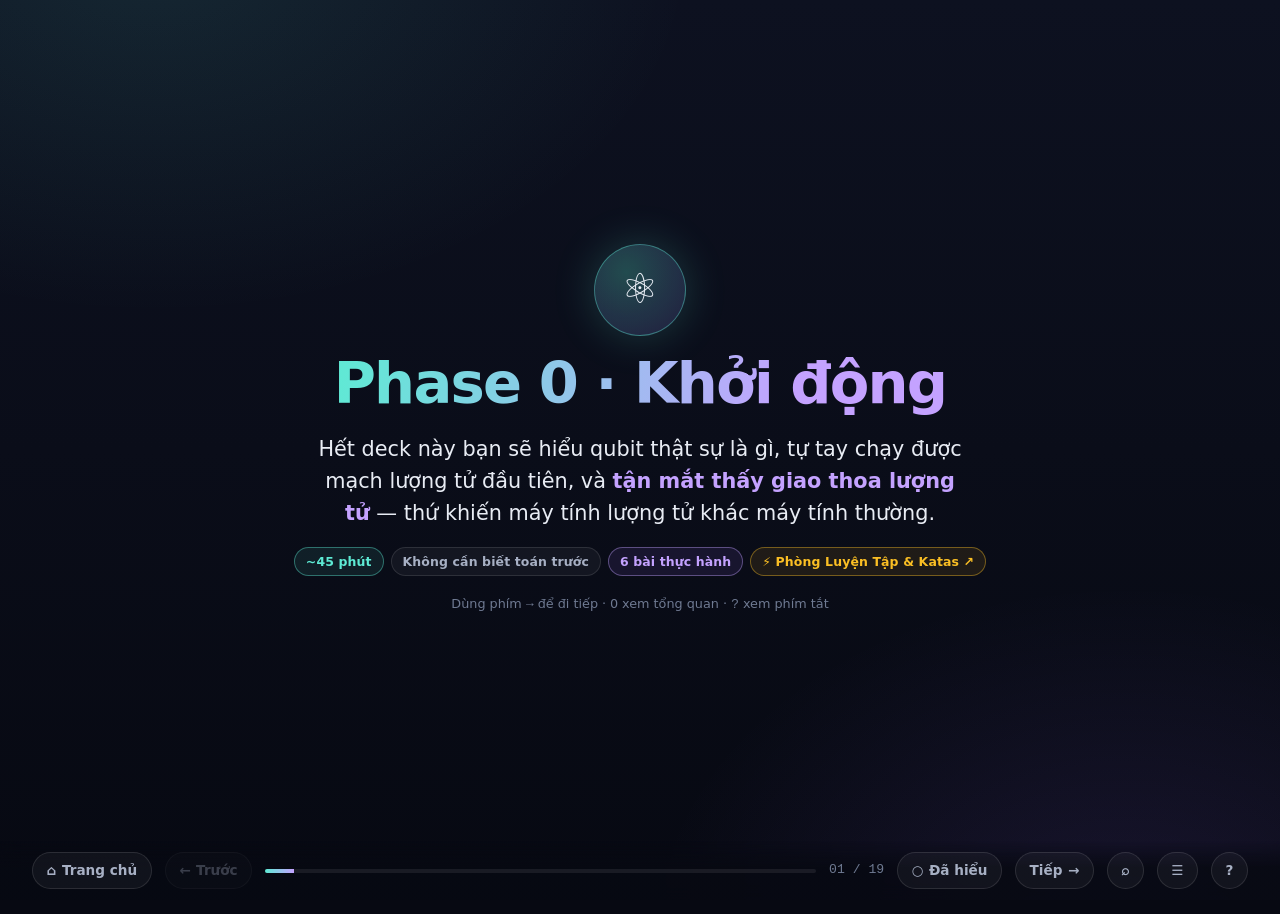
==== commit 32e6689b: "feat: add interactive practice lab, 12 mini-katas, 3D Bloch sphere and terminal workshop" ====
--- a/slides/phase0.html
+++ b/slides/phase0.html
@@ -15,10 +15,11 @@
     <div class="orb">⚛</div>
     <h1>Phase 0 · Khởi động</h1>
     <p class="lead" style="max-width:660px">Hết deck này bạn sẽ hiểu qubit thật sự là gì, tự tay chạy được mạch lượng tử đầu tiên, và <em class="q">tận mắt thấy giao thoa lượng tử</em> — thứ khiến máy tính lượng tử khác máy tính thường.</p>
-    <div class="row" style="justify-content:center">
+    <div class="row" style="justify-content:center;gap:0.45rem;flex-wrap:wrap">
       <span class="chip cyan">~45 phút</span>
       <span class="chip">Không cần biết toán trước</span>
       <span class="chip violet">6 bài thực hành</span>
+      <a class="chip amber" href="practice.html" target="_blank" style="text-decoration:none">⚡ Phòng Luyện Tập &amp; Katas ↗</a>
     </div>
     <p class="kbd-hint">Dùng phím <kbd>→</kbd> để đi tiếp · <kbd>O</kbd> xem tổng quan · <kbd>?</kbd> xem phím tắt</p>
   </div>
@@ -156,6 +157,7 @@
       <div class="card frag">
         <h3>Quả cầu Bloch</h3>
         <p class="tiny">Mọi trạng thái 1 qubit là một điểm trên mặt cầu này. Đỉnh = <span class="ket">|0⟩</span>, đáy = <span class="ket">|1⟩</span>, xích đạo = các chồng chập 50/50.</p>
+        <div style="margin-top:0.35rem"><a class="tiny" href="practice.html#bloch" target="_blank" style="color:var(--cyan);text-decoration:none;font-weight:600">🌐 Mở Quả Cầu Bloch 3D Tương Tác ↗</a></div>
       </div>
     </div>
 
@@ -237,7 +239,12 @@
     <p>Đọc mạch từ <b>trái sang phải</b> như dòng thời gian: qubit bắt đầu ở <span class="ket">|0⟩</span>, đi qua cổng H, rồi bị đo.</p>
 
     <div class="ex">
-      <div class="ex-head"><span class="ex-tag">Thực hành 0.2</span><span class="ex-title">Chạy cổng H và đếm kết quả</span><span class="chip">5 phút</span></div>
+      <div class="ex-head">
+        <span class="ex-tag">Thực hành 0.2</span>
+        <span class="ex-title">Chạy cổng H và đếm kết quả</span>
+        <span class="chip">5 phút</span>
+        <a class="tiny" href="practice.html#ch-1" target="_blank" style="color:var(--cyan);text-decoration:none;margin-left:auto;font-weight:600">⚡ Thử trên web (Mini-Kata 1) ↗</a>
+      </div>
       <div class="ex-body">
         <p>Tạo file <code>h_test.py</code> rồi chạy <code>python h_test.py</code>:</p>
         <div class="code-head"><div class="dots"><i></i><i></i><i></i></div><span>h_test.py</span></div>
@@ -367,7 +374,12 @@
   <div class="wrap">
     <h2><span class="k">11</span> Tự tay dựng lại thí nghiệm đó</h2>
     <div class="ex">
-      <div class="ex-head"><span class="ex-tag">Thực hành 0.3</span><span class="ex-title">Ba mạch, ba kết quả</span><span class="chip">10 phút</span></div>
+      <div class="ex-head">
+        <span class="ex-tag">Thực hành 0.3</span>
+        <span class="ex-title">Ba mạch, ba kết quả</span>
+        <span class="chip">10 phút</span>
+        <a class="tiny" href="practice.html#ch-7" target="_blank" style="color:var(--cyan);text-decoration:none;margin-left:auto;font-weight:600">⚡ Thử mạch H·H = I (Mini-Kata 7) ↗</a>
+      </div>
       <div class="ex-body">
         <p>Chạy file này. <b>Đừng đọc kết quả trước</b> — hãy đoán từng dòng rồi so.</p>
         <div class="code-head"><div class="dots"><i></i><i></i><i></i></div><span>giao_thoa.py</span></div>
@@ -591,7 +603,12 @@
   <div class="wrap">
     <h2><span class="k">17</span> Deliverable của Phase 0</h2>
     <div class="ex">
-      <div class="ex-head"><span class="ex-tag">Thực hành 0.4</span><span class="ex-title">bell_test.py — bài nộp chính thức</span><span class="chip">10 phút</span></div>
+      <div class="ex-head">
+        <span class="ex-tag">Thực hành 0.4</span>
+        <span class="ex-title">bell_test.py — bài nộp chính thức</span>
+        <span class="chip">10 phút</span>
+        <a class="tiny" href="practice.html#ch-3" target="_blank" style="color:var(--cyan);text-decoration:none;margin-left:auto;font-weight:600">⚡ Thử tạo cặp Bell (Mini-Kata 3–5) ↗</a>
+      </div>
       <div class="ex-body">
         <div class="code-head"><div class="dots"><i></i><i></i><i></i></div><span>bell_test.py</span></div>
 <pre class="code" data-lang="python">from qiskit import QuantumCircuit
@@ -673,7 +690,9 @@
           <span class="elab-tag">Trực Quan Hóa</span>
           <span class="elab-title">Phòng Thí Nghiệm & Mô Phỏng Entanglement</span>
         </div>
-        <div class="elab-tabs">
+        <a class="tiny" href="practice.html" target="_blank" style="color:var(--cyan);text-decoration:none;margin-left:auto;font-size:0.78rem">Mở phòng luyện tập đầy đủ ↗</a>
+      </div>
+      <div class="elab-tabs">
           <button onclick="switchElabTab('intuition')" id="elab-tab-intuition" class="elab-tab-btn active">
             ⚛️ 1. Cổ Điển vs Lượng Tử
           </button>
@@ -1108,6 +1127,9 @@
 python qk.py run        # chấm bài đang làm</pre>
         <p>Bài đầu tiên là <code>tutorials/ComplexArithmetic/1</code> — tính module của số phức. Thuần Python, chưa động tới qubit. Mục đích là để bạn quen vòng lặp <b>đọc đề → viết code → chấm</b>.</p>
         <p><b>Mục tiêu Phase 0:</b> xong <b>Bậc 1 (4 bài)</b> và <b>Bậc 2 (21 bài)</b>. Bậc 2 là toàn bộ cổng 1-qubit — chính là thứ bạn vừa học ở deck này.</p>
+        <div class="note" style="margin-top:0.7rem">
+          💡 <b>Muốn luyện tập ngay trên trình duyệt?</b> Mở <a href="practice.html#challenges" target="_blank" style="color:var(--cyan);font-weight:700">12 Thử thách mạch (Mini-Katas trực quan)</a> có sẵn tự động chấm điểm, gợi ý 3 mức và lời giải mẫu.
+        </div>
       </div>
       <details class="reveal"><summary>Chế độ watch — cách dùng thoải mái nhất</summary>
         <div class="reveal-in">
@@ -1183,9 +1205,10 @@
       </ul>
       <p class="tiny">Trả lời trôi chảy cả ba câu = sẵn sàng sang Phase 1. Còn ngập ngừng câu nào thì quay lại slide tương ứng — đừng đi tiếp.</p>
     </div>
-    <div class="row" style="justify-content:center;margin-top:.5rem">
+    <div class="row" style="justify-content:center;margin-top:.5rem;gap:0.6rem;flex-wrap:wrap">
       <a class="btn" href="index.html" style="background:var(--surface);border:1px solid var(--line);color:var(--text-2);border-radius:99px;padding:.55rem 1.1rem">⌂ Trang chủ</a>
-      <a class="btn" href="phase1.html" style="background:rgba(94,234,212,.14);border:1px solid var(--cyan-dim);color:var(--cyan);border-radius:99px;padding:.55rem 1.1rem">Phase 1 · Tự viết simulator →</a>
+      <a class="btn" href="practice.html" style="background:rgba(94,234,212,.14);border:1px solid var(--cyan-dim);color:var(--cyan);border-radius:99px;padding:.55rem 1.1rem;font-weight:700">⚡ Phòng Luyện Tập &amp; Mini-Katas ↗</a>
+      <a class="btn" href="phase1.html" style="background:rgba(129,140,248,.14);border:1px solid rgba(129,140,248,.4);color:var(--indigo,#818cf8);border-radius:99px;padding:.55rem 1.1rem">Phase 1 · Tự viết simulator →</a>
     </div>
   </div>
 </div>
@@ -1193,6 +1216,7 @@
 </div>
 <script src="assets/qlab.js"></script>
 <script src="assets/entangle_lab.js"></script>
+<script src="assets/practice_lab.js"></script>
 <script src="assets/deck.js"></script>
 </body>
 </html>
--- a/slides/assets/theme.css
+++ b/slides/assets/theme.css
@@ -1382,3 +1382,121 @@
   padding: 0.45rem 0.7rem;
   line-height: 1.45;
 }
+
+/* ═══ Practice Lab & Interactive Explorer ════════════════════════════════ */
+.pw-controls {
+  display: flex; gap: 1.2rem; flex-wrap: wrap; align-items: center;
+  background: var(--surface); border: 1px solid var(--line);
+  border-radius: var(--r); padding: 0.8rem 1.1rem;
+}
+.pw-control-group { display: flex; gap: 0.35rem; align-items: center; flex-wrap: wrap; }
+.pw-summary-banner {
+  background: rgba(94,234,212,.08); border: 1px solid var(--cyan-dim);
+  border-radius: var(--r-sm); padding: 0.75rem 1rem; font-size: 0.88rem; line-height: 1.5;
+}
+.pw-grid {
+  display: grid; grid-template-columns: repeat(auto-fit, minmax(240px, 1fr));
+  gap: 0.8rem;
+}
+.pw-card {
+  background: var(--surface); border: 1px solid var(--line);
+  border-radius: var(--r); padding: 0.8rem 1rem; display: grid; gap: 0.5rem;
+  transition: 0.15s;
+}
+.pw-card.active-pair { border-color: rgba(94,234,212,.4); background: rgba(94,234,212,.03); }
+.pw-card.skipped-pair { opacity: 0.55; }
+.pw-card-head { display: flex; justify-content: space-between; align-items: center; font-size: 0.78rem; }
+.pw-pair-badge { font-weight: 700; color: var(--cyan); }
+.pw-status-badge { font-size: 0.72rem; color: var(--text-3); font-family: var(--mono); }
+.pw-indices {
+  display: flex; justify-content: space-around; align-items: center;
+  background: #050711; padding: 0.45rem; border-radius: var(--r-sm); border: 1px solid var(--line-soft);
+}
+.pw-idx-item { text-align: center; display: grid; gap: 0.1rem; }
+.pw-idx-no { font-family: var(--mono); font-size: 0.76rem; color: var(--text-3); }
+.pw-ket-label { font-family: var(--mono); font-weight: 700; font-size: 0.92rem; color: var(--text); }
+.pw-bit-hl { font-size: 0.66rem; color: var(--cyan); }
+.pw-arrow { font-size: 1.05rem; color: var(--cyan-dim); }
+.pw-formula {
+  font-size: 0.7rem; font-family: var(--mono); color: var(--text-3);
+  background: rgba(0,0,0,0.3); padding: 0.35rem 0.55rem; border-radius: 4px; line-height: 1.4;
+}
+
+/* Grover Visualizer */
+.grover-card {
+  background: var(--surface); border: 1px solid var(--line);
+  border-radius: var(--r); padding: 1rem; display: grid; gap: 0.7rem;
+}
+.grover-card canvas { width: 100%; border-radius: var(--r-sm); background: #04050d; }
+
+/* QEC Station */
+.qec-station { display: grid; gap: 0.8rem; }
+.qec-step-card {
+  background: var(--surface); border: 1px solid var(--line);
+  border-radius: var(--r); padding: 0.9rem 1.1rem; display: grid; gap: 0.6rem;
+}
+.qec-qubit-row { display: flex; gap: 0.6rem; flex-wrap: wrap; }
+.qec-qubit-chip {
+  flex: 1; min-width: 120px; padding: 0.55rem 0.75rem; border-radius: var(--r-sm);
+  background: rgba(0,0,0,0.3); border: 1px solid var(--line-soft);
+  display: grid; gap: 0.15rem; font-size: 0.8rem;
+}
+.qec-qubit-chip.c-ok { border-color: rgba(74, 222, 128, 0.4); }
+.qec-qubit-chip.c-err { border-color: var(--rose); background: rgba(244, 63, 94, 0.12); color: #fca5a5; }
+.qec-qubit-chip.c-fixed { border-color: var(--cyan); background: rgba(94, 234, 212, 0.12); color: #5eead4; }
+.qec-btn-row { display: flex; gap: 0.45rem; flex-wrap: wrap; }
+.qec-syn-val { font-family: var(--mono); font-size: 0.95rem; color: var(--amber); margin-left: 0.8rem; }
+.qec-diagnosis {
+  background: rgba(0,0,0,0.35); border: 1px solid var(--line);
+  border-radius: var(--r-sm); padding: 0.6rem 0.8rem; font-size: 0.84rem;
+  display: flex; align-items: center; flex-wrap: wrap; gap: 0.6rem;
+}
+.qec-success-box {
+  background: rgba(74, 222, 128, 0.15); border: 1px solid var(--green);
+  border-radius: var(--r-sm); padding: 0.65rem 0.9rem; color: #86efac; font-size: 0.84rem;
+}
+
+/* CHSH Game */
+.chsh-box { display: grid; gap: 0.8rem; }
+.chsh-strat-sel { display: flex; gap: 0.5rem; flex-wrap: wrap; }
+.chsh-score-board {
+  display: grid; grid-template-columns: repeat(auto-fit, minmax(140px, 1fr));
+  gap: 0.7rem;
+}
+.chsh-metric {
+  background: var(--surface); border: 1px solid var(--line);
+  border-radius: var(--r); padding: 0.75rem 0.9rem; display: grid; gap: 0.2rem;
+}
+.chsh-lbl { font-size: 0.7rem; color: var(--text-3); text-transform: uppercase; letter-spacing: 0.06em; }
+.chsh-num { font-size: 1.4rem; font-weight: 800; font-family: var(--mono); color: var(--text); }
+.chsh-num.highlight { color: var(--cyan); }
+.chsh-actions { display: flex; gap: 0.5rem; flex-wrap: wrap; }
+.chsh-table {
+  background: #050711; border: 1px solid var(--line-soft);
+  border-radius: var(--r); overflow: hidden; display: grid; font-size: 0.78rem;
+}
+.chsh-th, .chsh-tr {
+  display: grid; grid-template-columns: 3.8rem 1fr 1fr 1.3fr 5.2rem;
+  padding: 0.5rem 0.75rem; align-items: center; gap: 0.4rem;
+}
+.chsh-th { background: rgba(255,255,255,0.04); font-weight: 700; color: var(--text-3); font-size: 0.72rem; }
+.chsh-tr { border-top: 1px solid var(--line-soft); }
+.chsh-tr.win { background: rgba(74, 222, 128, 0.04); color: #86efac; }
+.chsh-tr.lose { background: rgba(244, 63, 94, 0.04); color: #fda4af; }
+
+/* Simulator RAM Calculator */
+.ram-calc-grid {
+  display: grid; grid-template-columns: repeat(auto-fit, minmax(180px, 1fr));
+  gap: 0.8rem; margin-top: 0.6rem;
+}
+.ram-metric-card {
+  background: var(--surface); border: 1px solid var(--line);
+  border-radius: var(--r); padding: 0.85rem 1rem; display: grid; gap: 0.25rem;
+}
+.ram-metric-card.danger {
+  border-color: var(--rose); background: rgba(244, 63, 94, 0.08);
+}
+.ram-metric-card.good {
+  border-color: var(--cyan-dim); background: rgba(94, 234, 212, 0.05);
+}
+
